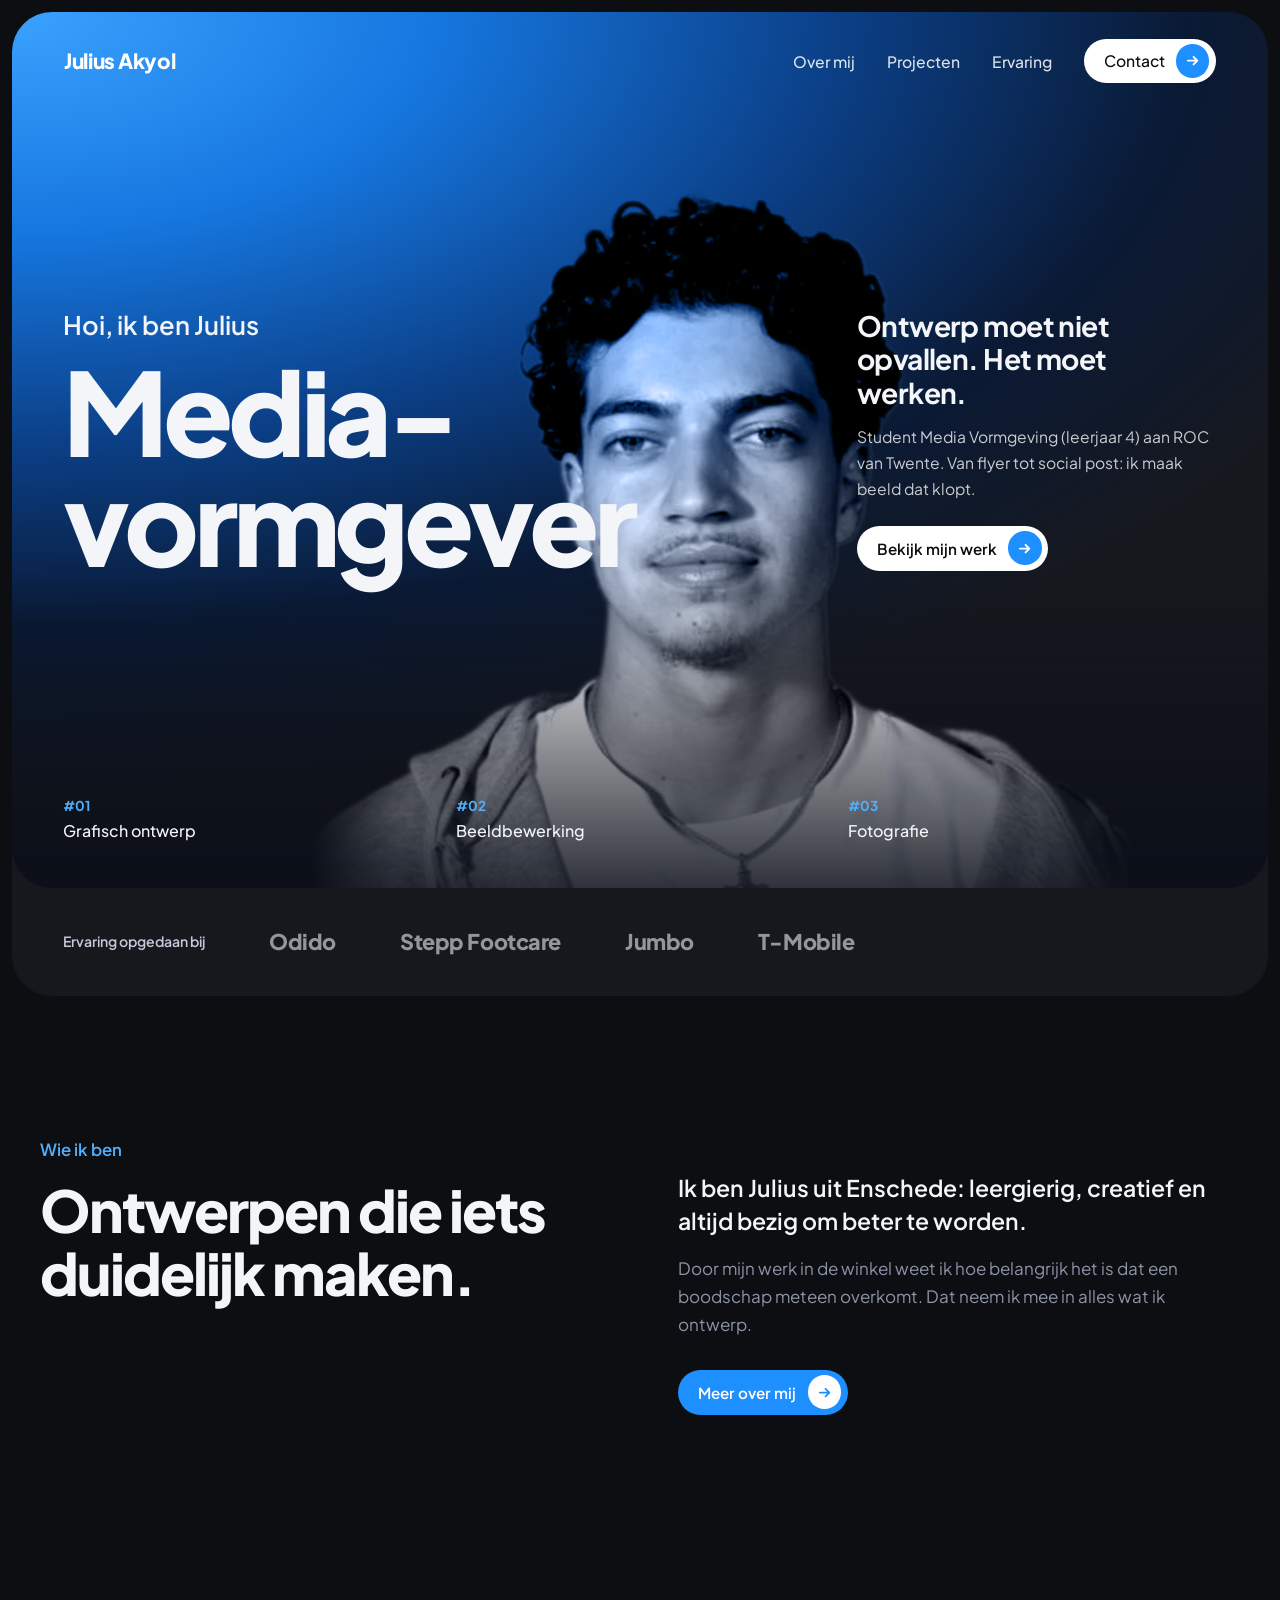
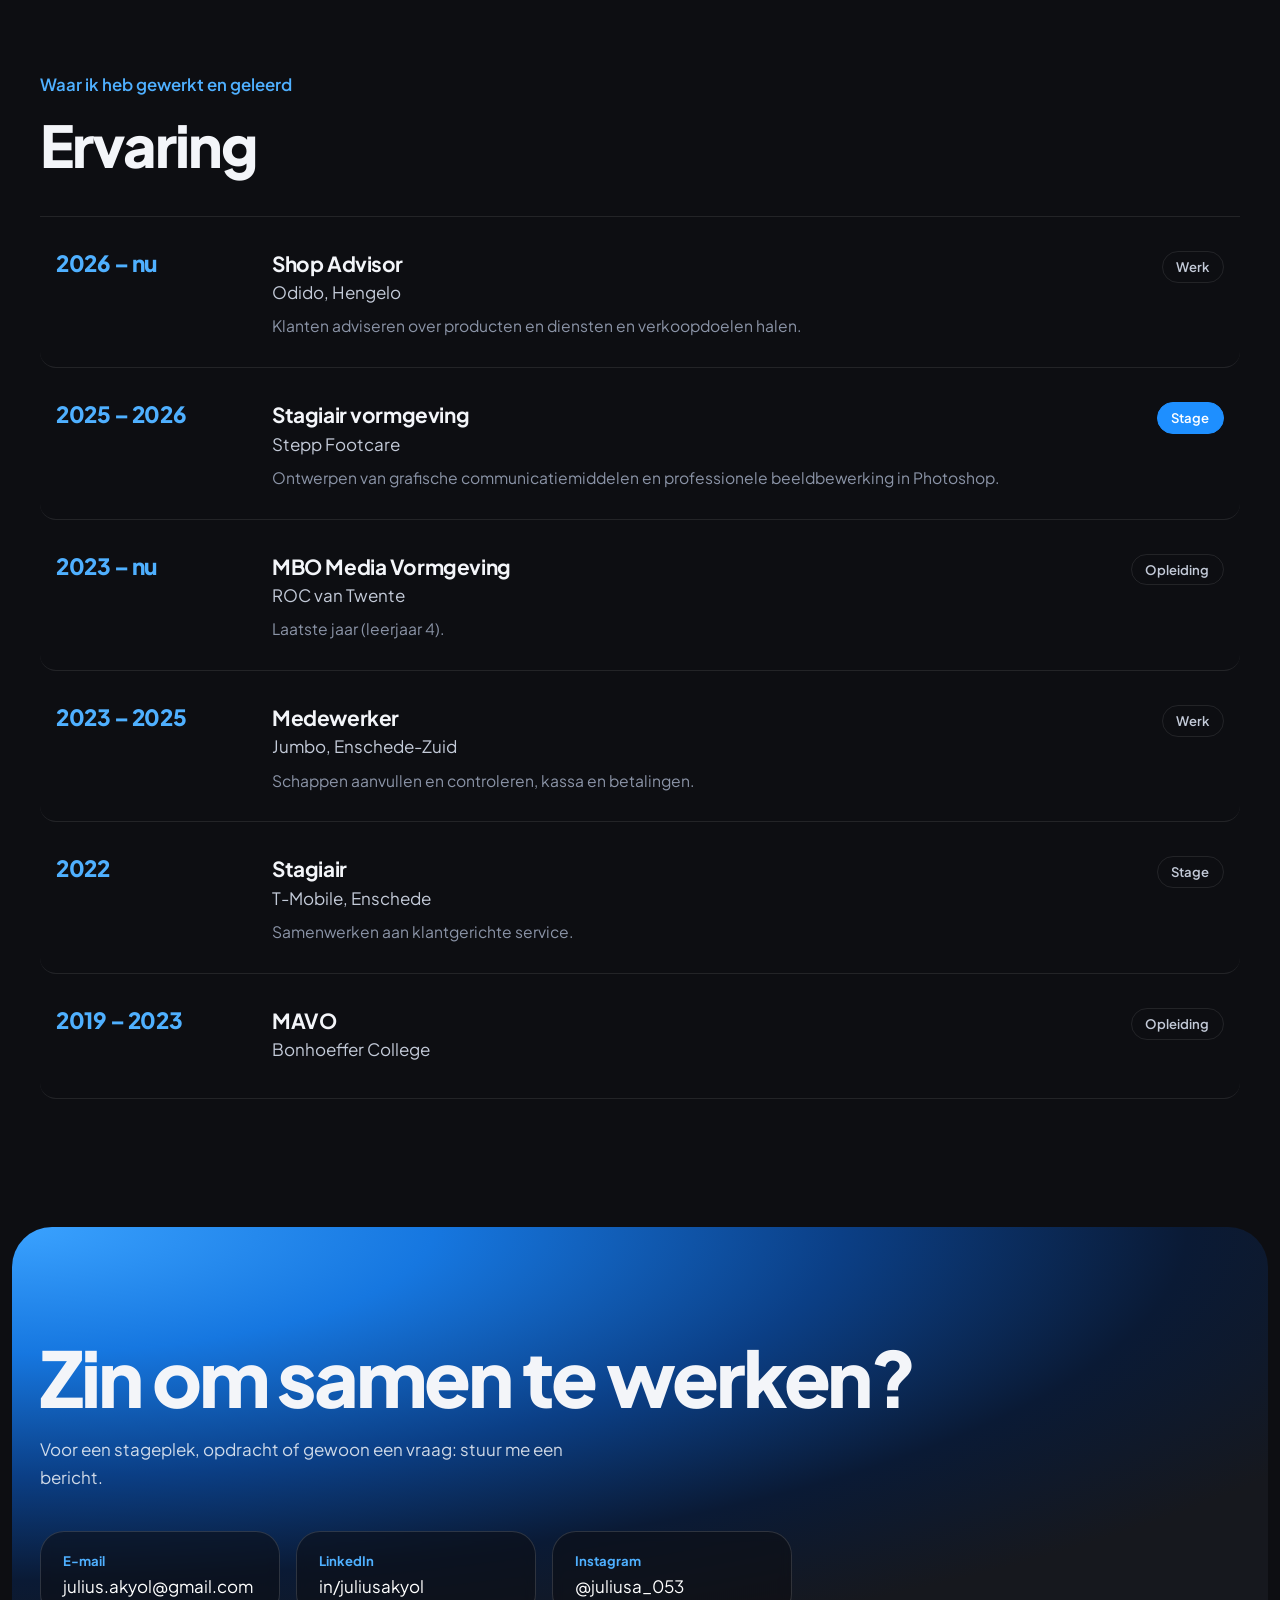
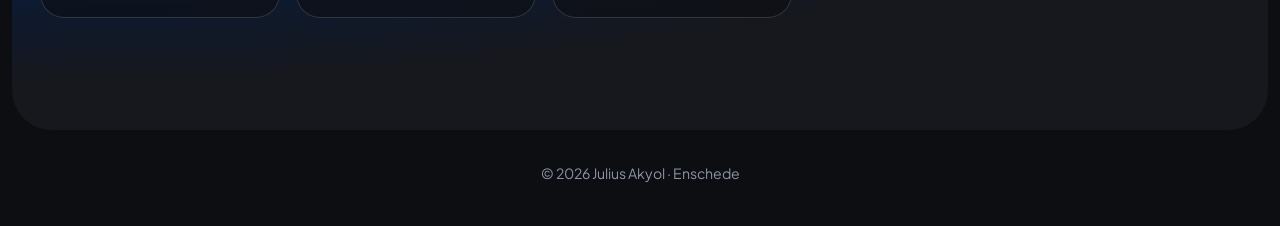
==== index.html @ 146bc9e8 "Nieuwe donkere vibe: grote header met foto, animaties en meekrimpend menu Co-Authored-By: Claude Opu" ====
<!DOCTYPE html>
<html lang="nl">
<head>
  <meta charset="utf-8">
  <meta name="viewport" content="width=device-width, initial-scale=1">
  <title>Julius Akyol – Mediavormgever</title>
  <meta name="description" content="Portfolio van Julius Akyol, mediavormgever uit Enschede. Grafisch ontwerp, beeldbewerking en fotografie.">
  <meta property="og:title" content="Julius Akyol – Mediavormgever">
  <meta property="og:description" content="Portfolio van Julius Akyol, mediavormgever uit Enschede.">
  <meta property="og:image" content="img/julius.jpg">
  <link rel="icon" href="img/favicon.svg" type="image/svg+xml">
  <link rel="preconnect" href="https://fonts.googleapis.com">
  <link rel="preconnect" href="https://fonts.gstatic.com" crossorigin>
  <link href="https://fonts.googleapis.com/css2?family=Plus+Jakarta+Sans:wght@400;500;600;700;800&display=swap" rel="stylesheet">
  <link rel="stylesheet" href="style.css">
  <script>document.documentElement.classList.add('js');</script>
</head>
<body>

  <!-- ============ NAVIGATIE (zelfde op elke pagina) ============ -->
  <header class="nav" id="nav">
    <a class="nav__logo" href="index.html">Julius Akyol</a>
    <nav aria-label="Hoofdmenu">
      <ul class="nav__links">
        <li><a href="over-mij.html">Over mij</a></li>
        <li><a href="projecten.html">Projecten</a></li>
        <li class="hide-mobile"><a href="index.html#ervaring">Ervaring</a></li>
        <li><a class="btn btn--light" href="index.html#contact" aria-label="Contact"><span class="btn__label">Contact</span> <span class="btn__icon" aria-hidden="true"><svg viewBox="0 0 16 16" fill="none" stroke="currentColor" stroke-width="2" stroke-linecap="round" stroke-linejoin="round"><path d="M3 8h10M9 4l4 4-4 4"/></svg></span></a></li>
      </ul>
    </nav>
  </header>

  <main id="top">

    <!-- ============ GROTE HEADER ============ -->
    <div class="top">
      <section class="hero">
        <img class="hero__photo anim-photo" data-parallax src="img/julius-cut.webp" alt="" width="904" height="904">

        <div class="hero__main">
          <div>
            <p class="hero__hello anim-up" style="--d:100">Hoi, ik ben Julius</p>
            <h1 class="hero__title">
              <span class="line anim-up" style="--d:200">Media-</span>
              <span class="line anim-up" style="--d:320">vormgever</span>
            </h1>
          </div>

          <div class="hero__side anim-up" style="--d:550">
            <h2>Ontwerp moet niet opvallen. Het moet werken.</h2>
            <p>Student Media Vormgeving (leerjaar 4) aan ROC van Twente. Van flyer tot social post: ik maak beeld dat klopt.</p>
            <a class="btn btn--light" href="projecten.html">Bekijk mijn werk <span class="btn__icon" aria-hidden="true"><svg viewBox="0 0 16 16" fill="none" stroke="currentColor" stroke-width="2" stroke-linecap="round" stroke-linejoin="round"><path d="M3 8h10M9 4l4 4-4 4"/></svg></span></a>
          </div>
        </div>

        <ul class="hero__services">
          <li class="anim-up" style="--d:700"><span>#01</span>Grafisch ontwerp</li>
          <li class="anim-up" style="--d:780"><span>#02</span>Beeldbewerking</li>
          <li class="anim-up" style="--d:860"><span>#03</span>Fotografie</li>
        </ul>
      </section>

      <!-- Strook: waar ik ervaring heb opgedaan -->
      <div class="brands">
        <p class="brands__label">Ervaring opgedaan bij</p>
        <ul>
          <li>Odido</li>
          <li>Stepp Footcare</li>
          <li>Jumbo</li>
          <li>T-Mobile</li>
        </ul>
      </div>
    </div>

    <!-- ============ WIE IK BEN ============ -->
    <section class="section">
      <div class="wrap intro">
        <div data-reveal>
          <p class="eyebrow">Wie ik ben</p>
          <h2 class="section__title">Ontwerpen die iets duidelijk maken.</h2>
        </div>
        <div data-reveal style="--d:150">
          <p class="intro__lead">Ik ben Julius uit Enschede: leergierig, creatief en altijd bezig om beter te worden.</p>
          <p class="intro__text">Door mijn werk in de winkel weet ik hoe belangrijk het is dat een boodschap meteen overkomt. Dat neem ik mee in alles wat ik ontwerp.</p>
          <a class="btn btn--blue" href="over-mij.html">Meer over mij <span class="btn__icon" aria-hidden="true"><svg viewBox="0 0 16 16" fill="none" stroke="currentColor" stroke-width="2" stroke-linecap="round" stroke-linejoin="round"><path d="M3 8h10M9 4l4 4-4 4"/></svg></span></a>
        </div>
      </div>
    </section>

    <!-- ============ ERVARING ============ -->
    <section class="section" id="ervaring">
      <div class="wrap">
        <div class="xp-head" data-reveal>
          <p class="eyebrow">Waar ik heb gewerkt en geleerd</p>
          <h2 class="section__title">Ervaring</h2>
        </div>

        <ul class="xp">
          <li class="xp__item" data-reveal style="--d:0">
            <p class="xp__years">2026 – nu</p>
            <div class="xp__body">
              <h3>Shop Advisor</h3>
              <p class="xp__place">Odido, Hengelo</p>
              <p>Klanten adviseren over producten en diensten en verkoopdoelen halen.</p>
            </div>
            <span class="xp__type">Werk</span>
          </li>
          <li class="xp__item" data-reveal style="--d:70">
            <p class="xp__years">2025 – 2026</p>
            <div class="xp__body">
              <h3>Stagiair vormgeving</h3>
              <p class="xp__place">Stepp Footcare</p>
              <p>Ontwerpen van grafische communicatiemiddelen en professionele beeldbewerking in Photoshop.</p>
            </div>
            <span class="xp__type xp__type--hl">Stage</span>
          </li>
          <li class="xp__item" data-reveal style="--d:140">
            <p class="xp__years">2023 – nu</p>
            <div class="xp__body">
              <h3>MBO Media Vormgeving</h3>
              <p class="xp__place">ROC van Twente</p>
              <p>Laatste jaar (leerjaar 4).</p>
            </div>
            <span class="xp__type">Opleiding</span>
          </li>
          <li class="xp__item" data-reveal style="--d:210">
            <p class="xp__years">2023 – 2025</p>
            <div class="xp__body">
              <h3>Medewerker</h3>
              <p class="xp__place">Jumbo, Enschede-Zuid</p>
              <p>Schappen aanvullen en controleren, kassa en betalingen.</p>
            </div>
            <span class="xp__type">Werk</span>
          </li>
          <li class="xp__item" data-reveal style="--d:280">
            <p class="xp__years">2022</p>
            <div class="xp__body">
              <h3>Stagiair</h3>
              <p class="xp__place">T-Mobile, Enschede</p>
              <p>Samenwerken aan klantgerichte service.</p>
            </div>
            <span class="xp__type">Stage</span>
          </li>
          <li class="xp__item" data-reveal style="--d:350">
            <p class="xp__years">2019 – 2023</p>
            <div class="xp__body">
              <h3>MAVO</h3>
              <p class="xp__place">Bonhoeffer College</p>
            </div>
            <span class="xp__type">Opleiding</span>
          </li>
        </ul>
      </div>
    </section>

    <!-- ============ CONTACT ============ -->
    <section class="contact" id="contact">
      <div class="wrap">
        <h2 class="contact__title" data-reveal>Zin om samen te werken?</h2>
        <p class="contact__text" data-reveal style="--d:100">Voor een stageplek, opdracht of gewoon een vraag: stuur me een bericht.</p>
        <ul class="contact__list">
          <li data-reveal style="--d:150"><a href="mailto:julius.akyol@gmail.com"><span>E-mail</span>julius.akyol@gmail.com</a></li>
          <li data-reveal style="--d:230"><a href="https://www.linkedin.com/in/juliusakyol/" target="_blank" rel="noopener"><span>LinkedIn</span>in/juliusakyol</a></li>
          <li data-reveal style="--d:310"><a href="https://www.instagram.com/juliusa_053/" target="_blank" rel="noopener"><span>Instagram</span>@juliusa_053</a></li>
        </ul>
      </div>
    </section>
  </main>

  <footer class="footer">
    <p>© <span id="year">2026</span> Julius Akyol · Enschede</p>
  </footer>

  <script src="main.js"></script>
</body>
</html>
---- style.css ----
/* =========================================================
   Portfolio Julius Akyol
   Donker, grote afgeronde headers, vette letters.
   Accentkleur: het elektrisch blauw uit zijn CV.
   ========================================================= */

:root {
  --bg: #0d0e12;
  --surface: #16181e;
  --surface-2: #1d2028;
  --line: rgba(255, 255, 255, 0.09);
  --text: #f3f5f9;
  --soft: #c3cad8;
  --muted: #8b94a7;

  --blue: #1e8fff;
  --blue-bright: #4fb0ff;
  --blue-deep: #0a3a73;
  --navy: #0b1426;

  /* verloop van de grote headers: licht blauw linksboven → bijna zwart rechtsonder */
  --hero-grad:
    radial-gradient(120% 90% at 0% 0%, #3aa2ff 0%, #1677e0 28%, #0b3f86 55%, #0a1a35 78%, #16181e 100%);

  --radius-xl: 40px;
  --radius-l: 24px;
  --wrap: 1200px;
  --font: "Plus Jakarta Sans", system-ui, -apple-system, "Segoe UI", sans-serif;
  --ease: cubic-bezier(0.22, 1, 0.36, 1);
}

*,
*::before,
*::after { box-sizing: border-box; }

html { scroll-behavior: smooth; scroll-padding-top: 90px; }

body {
  margin: 0;
  font-family: var(--font);
  font-size: 1.0625rem;
  line-height: 1.65;
  color: var(--text);
  background: var(--bg);
  -webkit-font-smoothing: antialiased;
}

img { max-width: 100%; display: block; }

a { color: var(--blue-bright); }

a:focus-visible,
button:focus-visible {
  outline: 3px solid var(--blue-bright);
  outline-offset: 3px;
  border-radius: 6px;
}

h1, h2, h3 { margin: 0; line-height: 1.1; letter-spacing: -0.02em; }

.wrap {
  width: min(var(--wrap), 100% - 3rem);
  margin-inline: auto;
}

/* Kleine kop boven een titel ("Wie ik ben") */
.eyebrow {
  margin: 0 0 0.9rem;
  font-weight: 600;
  font-size: 1.05rem;
  color: var(--blue-bright);
  letter-spacing: 0;
}

/* =========================================================
   NAVIGATIE
   Groot boven in de header; bij scrollen een kleinere
   zwevende balk die meekomt.
   ========================================================= */
.nav {
  position: fixed;
  z-index: 50;
  top: 12px;
  left: 50%;
  transform: translateX(-50%);
  width: calc(100% - 24px);
  max-width: 1600px;
  display: flex;
  align-items: center;
  justify-content: space-between;
  gap: 1rem;
  padding: 1.6rem clamp(1.25rem, 4vw, 3.5rem);
  border-radius: var(--radius-xl);
  background: transparent;
  border: 1px solid transparent;
  transition:
    width 0.5s var(--ease), max-width 0.5s var(--ease), padding 0.5s var(--ease),
    background-color 0.4s, border-color 0.4s, top 0.5s var(--ease);
}

.nav--small {
  top: 14px;
  max-width: 880px;
  padding: 0.55rem 0.6rem 0.55rem 1.4rem;
  background: rgba(22, 24, 30, 0.82);
  border-color: var(--line);
  backdrop-filter: blur(14px);
  -webkit-backdrop-filter: blur(14px);
}

.nav__logo {
  white-space: nowrap;
  color: #fff;
  font-weight: 800;
  font-size: 1.3rem;
  text-decoration: none;
  letter-spacing: -0.02em;
  transition: font-size 0.5s var(--ease);
}

.nav--small .nav__logo { font-size: 1.05rem; }

.nav__links {
  display: flex;
  align-items: center;
  gap: 2rem;
  margin: 0;
  padding: 0;
  list-style: none;
}

.nav__links a {
  color: rgba(255, 255, 255, 0.85);
  text-decoration: none;
  font-weight: 500;
  font-size: 0.98rem;
}

.nav__links a:hover { color: #fff; }

.nav__links a[aria-current="page"] {
  color: #fff;
  box-shadow: inset 0 -2px 0 var(--blue-bright);
}

.nav--small .nav__links { gap: 1.5rem; }
.nav--small .nav__links a { font-size: 0.92rem; }

/* =========================================================
   KNOPPEN (pil met rond pijltje)
   ========================================================= */
.btn {
  display: inline-flex;
  align-items: center;
  gap: 0.7rem;
  padding: 0.35rem 0.4rem 0.35rem 1.25rem;
  font-weight: 600;
  font-size: 0.95rem;
  text-decoration: none;
  border-radius: 999px;
  white-space: nowrap;
  transition: background-color 0.25s, color 0.25s;
}

.btn__icon {
  display: grid;
  place-items: center;
  width: 2.1rem;
  height: 2.1rem;
  border-radius: 50%;
  transition: transform 0.35s var(--ease);
}

.btn__icon svg { width: 0.95rem; height: 0.95rem; }
.btn:hover .btn__icon { transform: rotate(-45deg); }

.btn--light { background: #fff; color: #0d0e12; }
.btn--light .btn__icon { background: var(--blue); color: #fff; }

.btn--blue { background: var(--blue); color: #fff; }
.btn--blue .btn__icon { background: #fff; color: var(--blue); }
.btn--blue:hover { background: var(--blue-bright); }

.btn--ghost {
  color: #fff;
  padding: 0.75rem 1.25rem;
  border: 1.5px solid rgba(255, 255, 255, 0.45);
}

.btn--ghost:hover { background: rgba(255, 255, 255, 0.1); border-color: #fff; }

.nav--small .btn { font-size: 0.88rem; }
.nav--small .btn__icon { width: 1.9rem; height: 1.9rem; }

/* =========================================================
   GROTE HEADER (homepage)
   ========================================================= */
.top {
  margin: 12px;
  background: var(--surface);
  border-radius: var(--radius-xl);
}

.hero {
  position: relative;
  overflow: hidden;
  min-height: min(100svh - 24px, 940px);
  border-radius: var(--radius-xl);
  background: var(--hero-grad);
  isolation: isolate;
  display: grid;
  grid-template-rows: 1fr auto;
  padding: clamp(7rem, 14vh, 9rem) clamp(1.25rem, 4vw, 3.5rem) clamp(1.75rem, 4vw, 2.75rem);
}

/* Foto: zwart-wit uitsnede die de blauwe kleur van de header overneemt */
.hero__photo {
  position: absolute;
  z-index: -1;
  bottom: calc(var(--py, 0px) * -1);
  left: 50%;
  transform: translateX(-40%);
  height: 94%;
  width: auto;
  max-width: none;
  mix-blend-mode: luminosity;
  -webkit-mask-image: linear-gradient(90deg, transparent 0%, #000 12%, #000 88%, transparent 100%);
  mask-image: linear-gradient(90deg, transparent 0%, #000 12%, #000 88%, transparent 100%);
}

/* donkere rand onderaan zodat de tekst daar leesbaar blijft */
.hero::after {
  content: "";
  position: absolute;
  inset: auto 0 0 0;
  height: 35%;
  z-index: -1;
  background: linear-gradient(to top, rgba(10, 14, 24, 0.85), transparent);
  pointer-events: none;
}

.hero__main {
  display: grid;
  grid-template-columns: 1fr minmax(260px, 360px);
  align-items: center;
  gap: 2rem;
}

.hero__hello {
  margin: 0 0 0.6rem;
  font-weight: 600;
  font-size: clamp(1.15rem, 2vw, 1.6rem);
}

.hero__title {
  font-weight: 800;
  font-size: clamp(3.2rem, 9vw, 8.5rem);
  line-height: 0.95;
  letter-spacing: -0.045em;
}

.hero__title .line { display: block; }

.hero__side h2 {
  font-weight: 700;
  font-size: clamp(1.35rem, 2.2vw, 1.85rem);
  line-height: 1.2;
  margin-bottom: 0.9rem;
}

.hero__side p {
  margin: 0 0 1.5rem;
  font-size: 0.98rem;
  color: rgba(255, 255, 255, 0.78);
}

.hero__services {
  list-style: none;
  margin: clamp(2.5rem, 6vh, 4rem) 0 0;
  padding: 0;
  display: grid;
  grid-template-columns: repeat(3, 1fr);
  gap: 1.5rem;
}

.hero__services li { font-weight: 500; font-size: 1rem; }

.hero__services span {
  display: block;
  font-size: 0.85rem;
  font-weight: 700;
  color: var(--blue-bright);
}

/* Strook onder de header */
.brands {
  display: flex;
  flex-wrap: wrap;
  align-items: center;
  gap: 1.25rem clamp(2rem, 5vw, 4.5rem);
  padding: 2.25rem clamp(1.25rem, 4vw, 3.5rem);
}

.brands__label {
  margin: 0;
  max-width: 11rem;
  font-size: 0.88rem;
  font-weight: 600;
  line-height: 1.35;
  color: var(--soft);
}

.brands ul {
  list-style: none;
  margin: 0;
  padding: 0;
  display: flex;
  flex-wrap: wrap;
  gap: 1rem clamp(2rem, 5vw, 4.5rem);
}

.brands li {
  font-weight: 800;
  font-size: 1.35rem;
  letter-spacing: -0.02em;
  color: rgba(255, 255, 255, 0.55);
  transition: color 0.3s;
}

.brands li:hover { color: #fff; }

/* =========================================================
   SECTIES
   ========================================================= */
.section { padding: clamp(5rem, 10vw, 8rem) 0; }

.section__title {
  font-weight: 800;
  font-size: clamp(2.2rem, 4.6vw, 3.6rem);
  letter-spacing: -0.035em;
}

/* Wie ik ben (homepage) */
.intro {
  display: grid;
  grid-template-columns: 1fr 1fr;
  gap: clamp(2rem, 6vw, 6rem);
  align-items: start;
}

.intro__lead {
  margin: 2.2rem 0 1rem;
  font-weight: 600;
  font-size: clamp(1.2rem, 1.8vw, 1.45rem);
  line-height: 1.45;
}

.intro__text { color: var(--muted); margin: 0 0 2rem; max-width: 52ch; }

/* =========================================================
   ERVARING
   ========================================================= */
.xp-head { margin-bottom: 2.5rem; }

.xp {
  list-style: none;
  margin: 0;
  padding: 0;
  border-top: 1px solid var(--line);
}

.xp__item {
  display: grid;
  grid-template-columns: 12rem 1fr auto;
  gap: 1.5rem;
  align-items: baseline;
  padding: 1.75rem 1rem;
  border-bottom: 1px solid var(--line);
  border-radius: 16px;
  transition: background-color 0.3s;
}

.xp__item:hover { background: var(--surface); }

.xp__years {
  margin: 0;
  font-weight: 800;
  font-size: 1.4rem;
  letter-spacing: -0.02em;
  color: var(--blue-bright);
  white-space: nowrap;
}

.xp__body h3 { font-size: 1.3rem; font-weight: 700; }
.xp__place { margin: 0.15rem 0 0.45rem; color: var(--soft); }
.xp__body p:not(.xp__place) { margin: 0; font-size: 0.98rem; color: var(--muted); }

.xp__type {
  font-size: 0.82rem;
  font-weight: 600;
  color: var(--soft);
  border: 1px solid var(--line);
  border-radius: 999px;
  padding: 0.25rem 0.85rem;
}

.xp__type--hl { background: var(--blue); border-color: var(--blue); color: #fff; }

/* =========================================================
   CONTACT
   ========================================================= */
.contact {
  position: relative;
  overflow: hidden;
  margin: 0 12px;
  border-radius: var(--radius-xl);
  background: var(--hero-grad);
  padding: clamp(4.5rem, 9vw, 7rem) 0;
}

.contact__title {
  font-weight: 800;
  font-size: clamp(2.6rem, 6vw, 5rem);
  letter-spacing: -0.04em;
  line-height: 1;
}

.contact__text { max-width: 46ch; color: rgba(255, 255, 255, 0.8); margin: 1.2rem 0 2.5rem; }

.contact__list {
  list-style: none;
  margin: 0;
  padding: 0;
  display: flex;
  flex-wrap: wrap;
  gap: 1rem;
}

.contact__list a {
  display: block;
  min-width: 240px;
  padding: 1.1rem 1.4rem;
  color: #fff;
  text-decoration: none;
  background: rgba(13, 14, 18, 0.55);
  border: 1px solid rgba(255, 255, 255, 0.14);
  border-radius: var(--radius-l);
  backdrop-filter: blur(6px);
  transition: border-color 0.25s, transform 0.35s var(--ease), background-color 0.25s;
}

.contact__list a:hover {
  border-color: var(--blue-bright);
  background: rgba(13, 14, 18, 0.8);
  transform: translateY(-3px);
}

.contact__list span {
  display: block;
  font-size: 0.82rem;
  color: var(--blue-bright);
  font-weight: 700;
}

/* =========================================================
   FOOTER
   ========================================================= */
.footer {
  color: var(--muted);
  text-align: center;
  font-size: 0.88rem;
  padding: 2rem 1.5rem 2.5rem;
}

.footer p { margin: 0; }

/* =========================================================
   SUBPAGINA'S (Over mij / Projecten)
   ========================================================= */
.page-head {
  position: relative;
  overflow: hidden;
  isolation: isolate;
  margin: 12px;
  min-height: min(68svh, 620px);
  display: flex;
  align-items: flex-end;
  border-radius: var(--radius-xl);
  background: var(--hero-grad);
  padding: 9rem clamp(1.25rem, 4vw, 3.5rem) clamp(2.5rem, 5vw, 3.5rem);
}

.page-head__inner { max-width: 640px; }

.page-head h1 {
  font-weight: 800;
  font-size: clamp(3.2rem, 9vw, 7.5rem);
  line-height: 0.95;
  letter-spacing: -0.045em;
}

.page-head p {
  margin: 1.2rem 0 0;
  font-size: clamp(1.1rem, 1.6vw, 1.3rem);
  color: rgba(255, 255, 255, 0.82);
}

.page-head__photo {
  position: absolute;
  z-index: -1;
  right: 4%;
  bottom: 0;
  height: 92%;
  width: auto;
  max-width: none;
  mix-blend-mode: luminosity;
  -webkit-mask-image: linear-gradient(90deg, transparent 0%, #000 14%, #000 86%, transparent 100%);
  mask-image: linear-gradient(90deg, transparent 0%, #000 14%, #000 86%, transparent 100%);
}

/* Over mij */
.about {
  display: grid;
  grid-template-columns: 1.6fr 1fr;
  gap: clamp(2rem, 6vw, 5rem);
  align-items: start;
}

.about__main { max-width: 64ch; }
.about__main p { color: var(--soft); }

.lead {
  margin-top: 0;
  font-size: clamp(1.3rem, 2vw, 1.6rem);
  font-weight: 600;
  line-height: 1.4;
  color: var(--text) !important;
}

.about__main .btn { margin-top: 1rem; }

.about__side {
  background: var(--surface);
  border: 1px solid var(--line);
  border-radius: var(--radius-l);
  padding: 2rem;
  display: grid;
  gap: 1.75rem;
}

.fact h2 {
  font-size: 1.05rem;
  font-weight: 700;
  color: var(--blue-bright);
  margin-bottom: 0.6rem;
}

.fact ul { margin: 0; padding: 0; list-style: none; }

.fact li {
  font-size: 0.98rem;
  color: var(--soft);
  padding: 0.45rem 0;
  border-bottom: 1px solid var(--line);
}

.fact li:last-child { border-bottom: 0; }

/* Projecten */
.projects {
  display: grid;
  grid-template-columns: repeat(auto-fill, minmax(320px, 1fr));
  gap: 1.25rem;
}

.projects__empty {
  grid-column: 1 / -1;
  max-width: 640px;
  padding: clamp(2rem, 4vw, 3rem);
  background: var(--surface);
  border: 1px solid var(--line);
  border-radius: var(--radius-l);
}

.projects__empty h2 { font-size: 1.7rem; font-weight: 700; margin-bottom: 0.75rem; }
.projects__empty p { color: var(--muted); margin: 0 0 1.75rem; }

.project {
  background: var(--surface);
  border-radius: var(--radius-l);
  overflow: hidden;
}

.project__img {
  width: 100%;
  aspect-ratio: 4 / 5;
  object-fit: cover;
  border-radius: var(--radius-l);
  transition: transform 0.6s var(--ease);
}

.project:hover .project__img { transform: scale(1.03); }
.project__body { padding: 1.3rem 1.4rem 1.6rem; }
.project__body h2 { font-size: 1.25rem; font-weight: 700; }
.project__meta { margin: 0.25rem 0 0.75rem; font-size: 0.92rem; color: var(--blue-bright); }
.project__body p:last-child { margin-bottom: 0; color: var(--muted); font-size: 0.98rem; }

/* =========================================================
   ANIMATIES
   Alleen actief als JavaScript draait (html.js) en de
   bezoeker geen "minder beweging" heeft ingesteld.
   ========================================================= */
@media (prefers-reduced-motion: no-preference) {
  /* Openingsanimatie van de grote header */
  .js .anim-up {
    opacity: 0;
    transform: translateY(40px);
    animation: up 1s var(--ease) forwards;
    animation-delay: calc(var(--d, 0) * 1ms);
  }

  .js .anim-photo {
    opacity: 0;
    animation: photo 1.4s var(--ease) 0.15s forwards;
  }

  /* Elementen die verschijnen tijdens het scrollen */
  .js [data-reveal] {
    opacity: 0;
    transform: translateY(32px);
    transition: opacity 0.9s var(--ease), transform 0.9s var(--ease);
    transition-delay: calc(var(--d, 0) * 1ms);
  }

  .js [data-reveal].is-visible { opacity: 1; transform: none; }
}

@keyframes up {
  to { opacity: 1; transform: none; }
}

@keyframes photo {
  from { opacity: 0; translate: 0 60px; scale: 1.04; }
  to   { opacity: 1; translate: 0 0; scale: 1; }
}

@media (prefers-reduced-motion: reduce) {
  html { scroll-behavior: auto; }
  *, *::before, *::after { transition: none !important; animation: none !important; }
}

/* =========================================================
   RESPONSIVE
   ========================================================= */
@media (max-width: 960px) {
  .hero__main { grid-template-columns: 1fr; align-items: end; }
  .hero__photo { left: auto; right: -12%; transform: none; height: 72%; opacity: 0.75; }
  .hero__side { max-width: 420px; }
  .intro,
  .about { grid-template-columns: 1fr; }
  .page-head__photo { right: -10%; height: 70%; opacity: 0.6; }
}

@media (max-width: 720px) {
  .nav { padding: 1.1rem 1.25rem; }
  .nav__links { gap: 1rem; }
  .nav__links li.hide-mobile { display: none; }
  .nav__links a { font-size: 0.9rem; }
  .nav--small { padding: 0.45rem 0.45rem 0.45rem 1.1rem; }
  .nav .btn { padding-left: 0.4rem; gap: 0; }
  .nav .btn__label { position: absolute; width: 1px; height: 1px; overflow: hidden; clip: rect(0 0 0 0); }

  .hero { padding-top: 6.5rem; min-height: 100svh; }
  .hero__photo { height: 56%; right: -24%; opacity: 0.5; }
  .hero::after { height: 65%; background: linear-gradient(to top, rgba(10, 14, 24, 0.92) 30%, transparent); }
  .hero__services { grid-template-columns: 1fr; gap: 0.6rem; }
  .hero__services li { display: flex; gap: 0.75rem; align-items: baseline; }

  .xp__item { grid-template-columns: 1fr auto; gap: 0.3rem 1rem; padding-inline: 0.25rem; }
  .xp__years { font-size: 1.1rem; }
  .xp__body { grid-column: 1 / -1; grid-row: 2; }

  .contact__list li { flex: 1 1 100%; }
  .contact__list a { min-width: 0; }
}

@media (max-width: 420px) {
  .nav__logo { font-size: 1.05rem; }
  .nav__links { gap: 0.8rem; }
}

/* knop in het menu houdt zijn eigen kleur */
.nav__links a.btn { color: #0d0e12; box-shadow: none; }
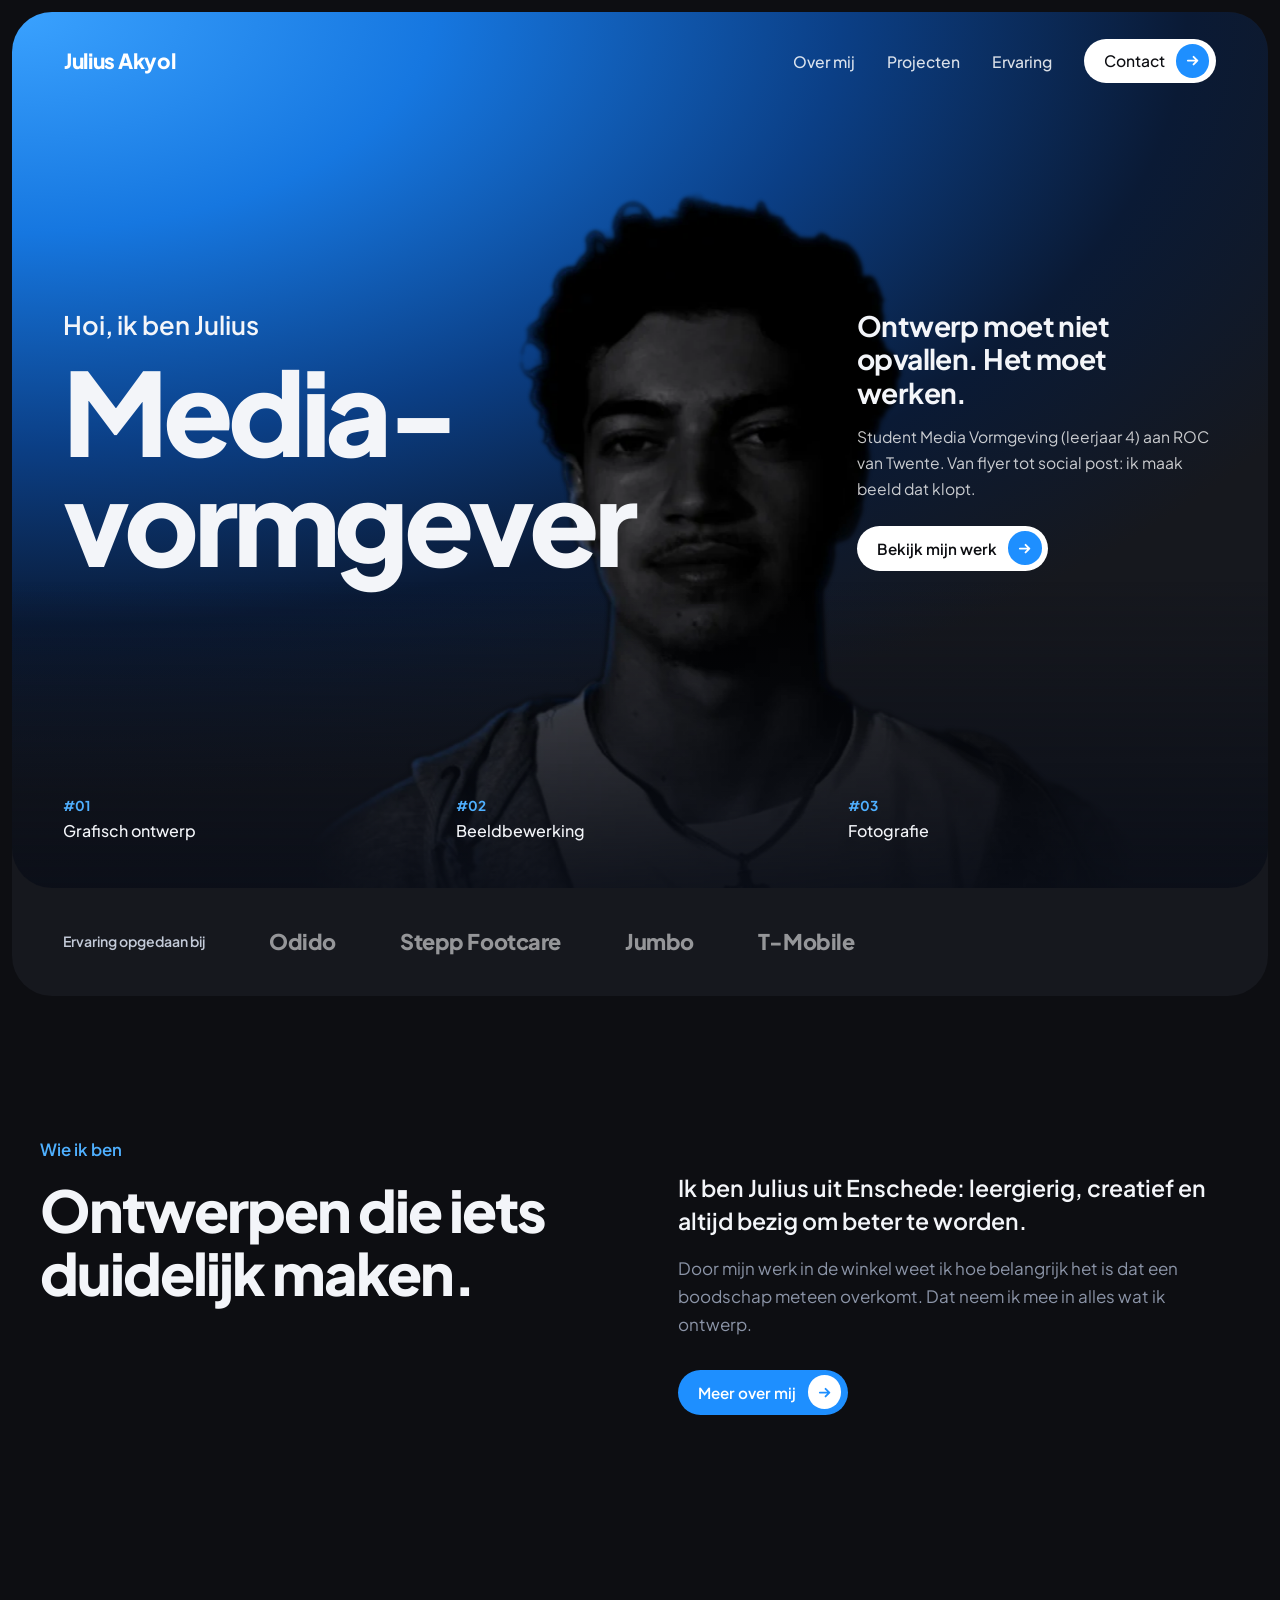
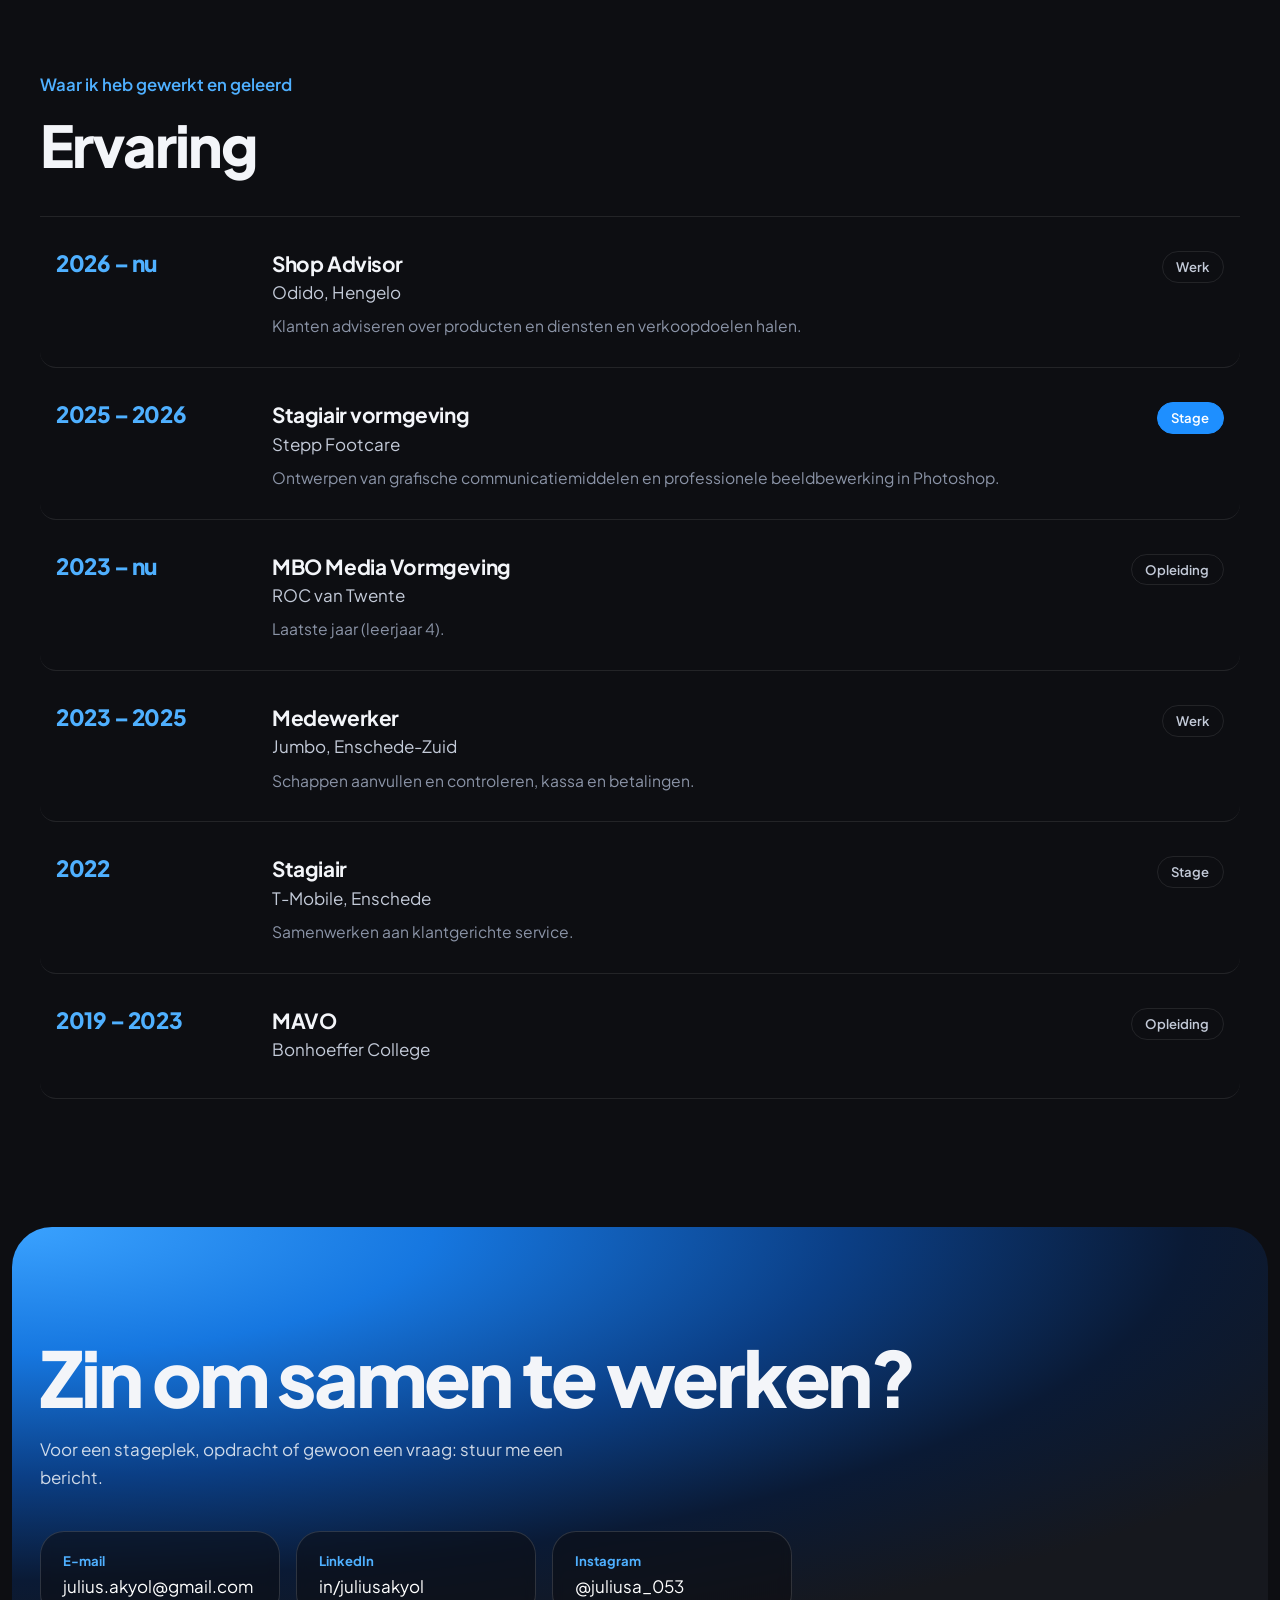
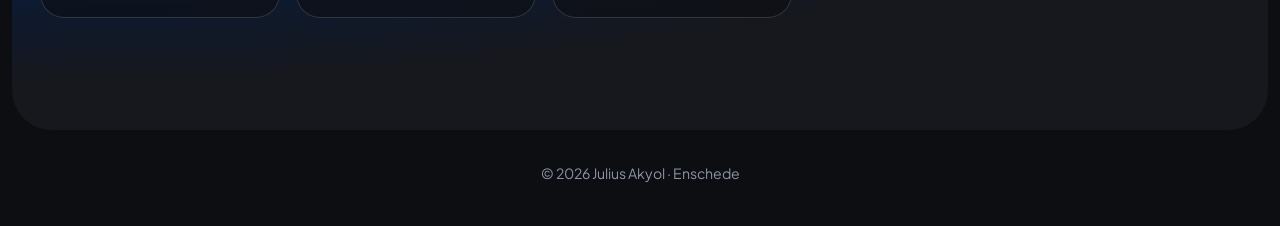
==== commit a0175cae: "Headerfoto als donker silhouet met blauw randlicht in plaats van blauw gezicht Co-Authored-By: Claud" ====
--- a/index.html
+++ b/index.html
@@ -35,7 +35,7 @@
     <!-- ============ GROTE HEADER ============ -->
     <div class="top">
       <section class="hero">
-        <img class="hero__photo anim-photo" data-parallax src="img/julius-cut.webp" alt="" width="904" height="904">
+        <img class="hero__photo anim-photo" data-parallax src="img/julius-shadow.webp" alt="" width="904" height="904">
 
         <div class="hero__main">
           <div>
--- a/style.css
+++ b/style.css
@@ -134,14 +134,12 @@
   text-decoration: none;
   font-weight: 500;
   font-size: 0.98rem;
-}
-
-.nav__links a:hover { color: #fff; }
-
-.nav__links a[aria-current="page"] {
-  color: #fff;
-  box-shadow: inset 0 -2px 0 var(--blue-bright);
-}
+  transition: color 0.25s;
+}
+
+/* Alle menu-items dezelfde stijl; bij hover kleuren ze blauw */
+.nav__links a:hover,
+.nav__links a:focus-visible { color: var(--blue-bright); }
 
 .nav--small .nav__links { gap: 1.5rem; }
 .nav--small .nav__links a { font-size: 0.92rem; }
@@ -175,7 +173,9 @@
 .btn:hover .btn__icon { transform: rotate(-45deg); }
 
 .btn--light { background: #fff; color: #0d0e12; }
-.btn--light .btn__icon { background: var(--blue); color: #fff; }
+.btn--light .btn__icon { background: var(--blue); color: #fff; transition: transform 0.35s var(--ease), background-color 0.25s, color 0.25s; }
+.btn--light:hover { background: var(--blue); color: #fff; }
+.btn--light:hover .btn__icon { background: #fff; color: var(--blue); }
 
 .btn--blue { background: var(--blue); color: #fff; }
 .btn--blue .btn__icon { background: #fff; color: var(--blue); }
@@ -213,7 +213,7 @@
   padding: clamp(7rem, 14vh, 9rem) clamp(1.25rem, 4vw, 3.5rem) clamp(1.75rem, 4vw, 2.75rem);
 }
 
-/* Foto: zwart-wit uitsnede die de blauwe kleur van de header overneemt */
+/* Foto: donker silhouet met blauw randlicht (zoals de schaduw in het voorbeeld) */
 .hero__photo {
   position: absolute;
   z-index: -1;
@@ -223,7 +223,6 @@
   height: 94%;
   width: auto;
   max-width: none;
-  mix-blend-mode: luminosity;
   -webkit-mask-image: linear-gradient(90deg, transparent 0%, #000 12%, #000 88%, transparent 100%);
   mask-image: linear-gradient(90deg, transparent 0%, #000 12%, #000 88%, transparent 100%);
 }
@@ -513,7 +512,6 @@
   height: 92%;
   width: auto;
   max-width: none;
-  mix-blend-mode: luminosity;
   -webkit-mask-image: linear-gradient(90deg, transparent 0%, #000 14%, #000 86%, transparent 100%);
   mask-image: linear-gradient(90deg, transparent 0%, #000 14%, #000 86%, transparent 100%);
 }
@@ -676,6 +674,17 @@
   .hero__services { grid-template-columns: 1fr; gap: 0.6rem; }
   .hero__services li { display: flex; gap: 0.75rem; align-items: baseline; }
 
+  /* Subpagina-foto op mobiel rechtsboven, vervaagt naar onder zodat tekst leesbaar blijft */
+  .page-head__photo {
+    top: 4.75rem;
+    bottom: auto;
+    right: -14%;
+    height: 52%;
+    opacity: 0.7;
+    -webkit-mask-image: linear-gradient(to bottom, #000 55%, transparent 100%);
+    mask-image: linear-gradient(to bottom, #000 55%, transparent 100%);
+  }
+
   .xp__item { grid-template-columns: 1fr auto; gap: 0.3rem 1rem; padding-inline: 0.25rem; }
   .xp__years { font-size: 1.1rem; }
   .xp__body { grid-column: 1 / -1; grid-row: 2; }
@@ -690,4 +699,5 @@
 }
 
 /* knop in het menu houdt zijn eigen kleur */
-.nav__links a.btn { color: #0d0e12; box-shadow: none; }
+.nav__links a.btn { color: #0d0e12; }
+.nav__links a.btn:hover { color: #fff; }
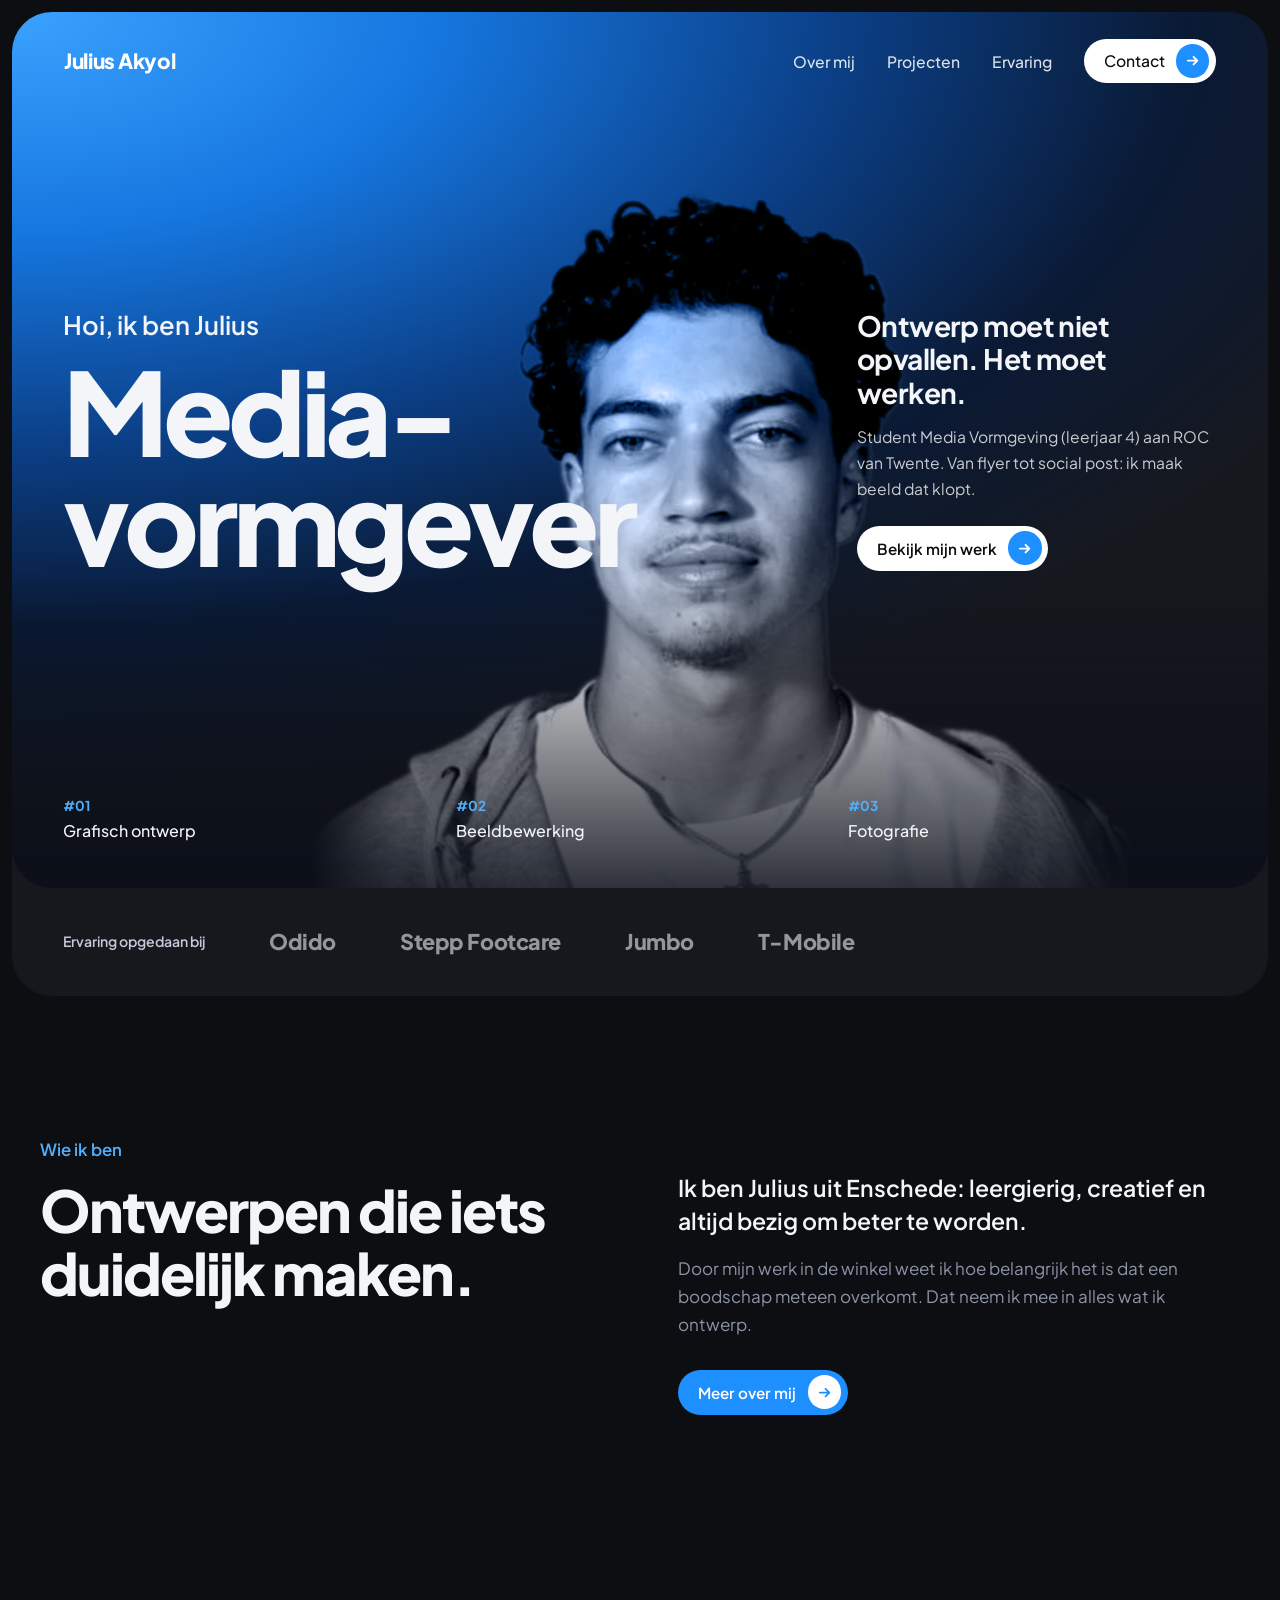
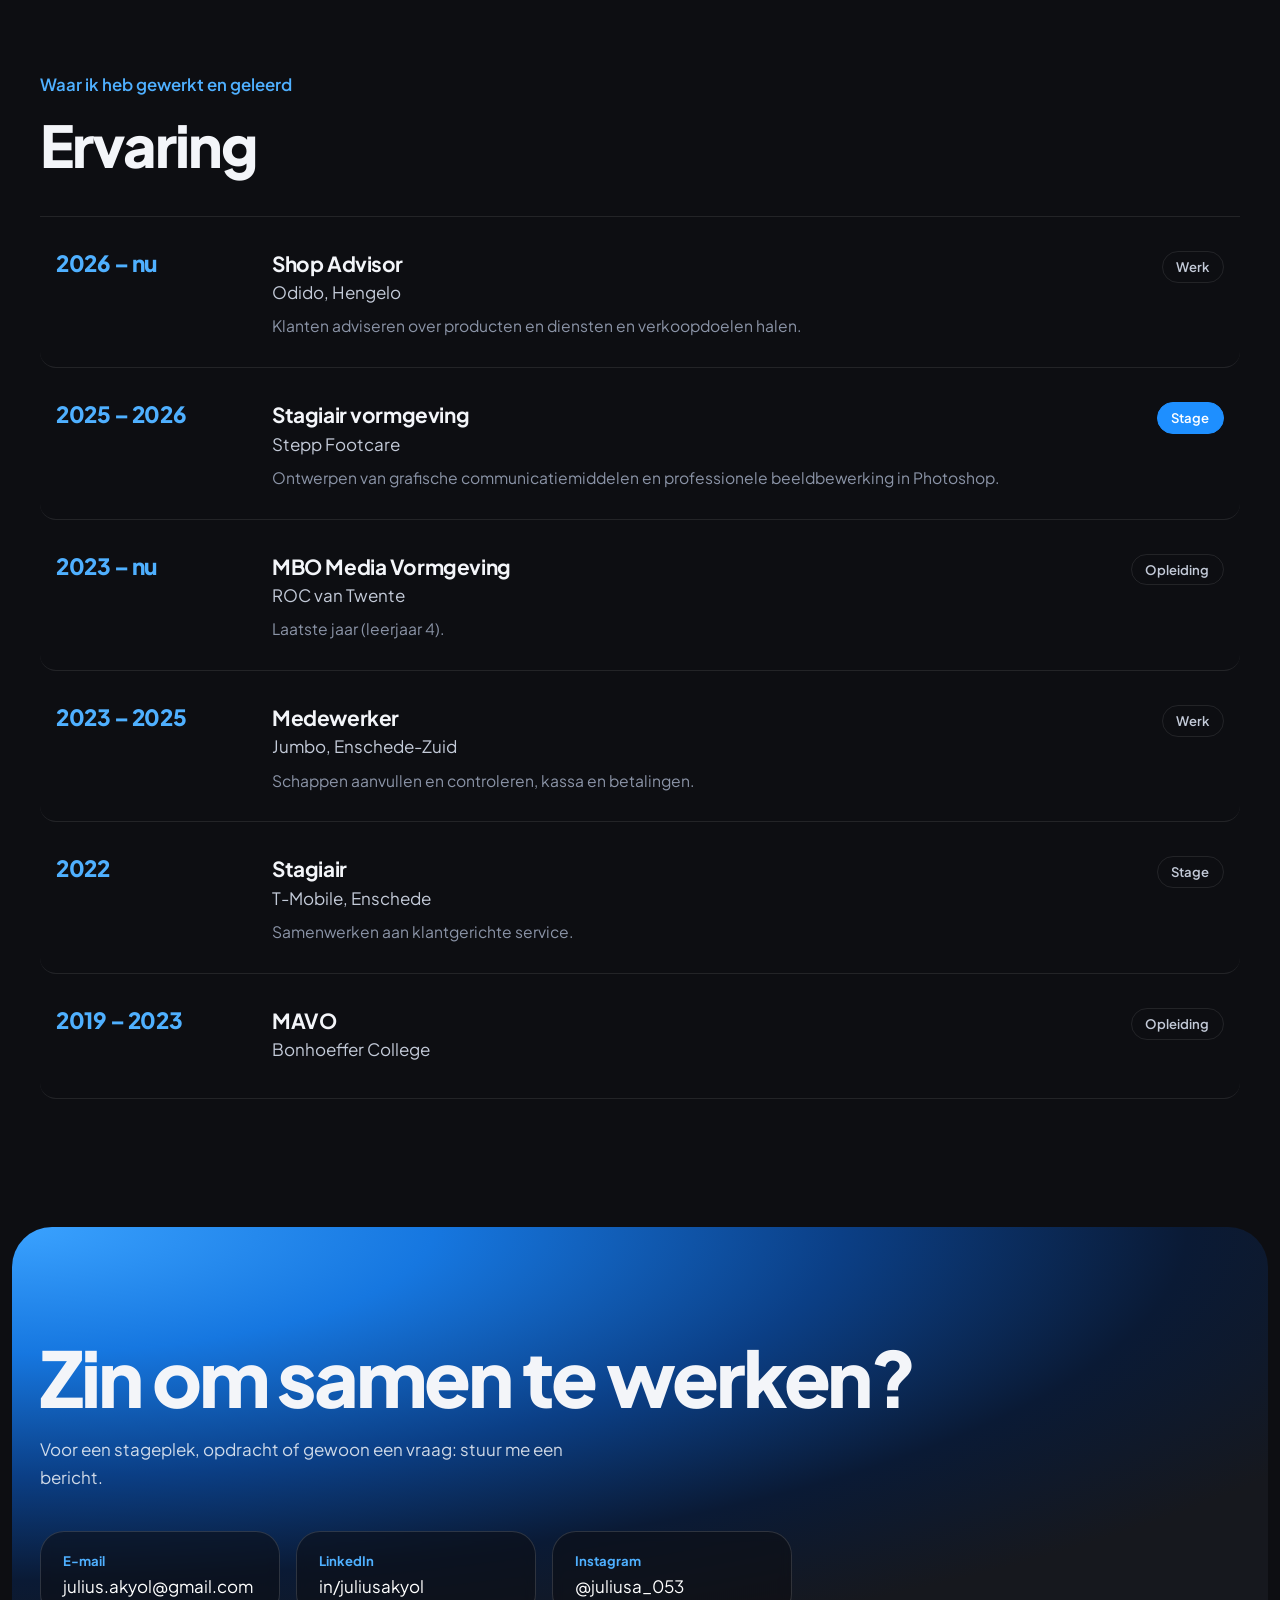
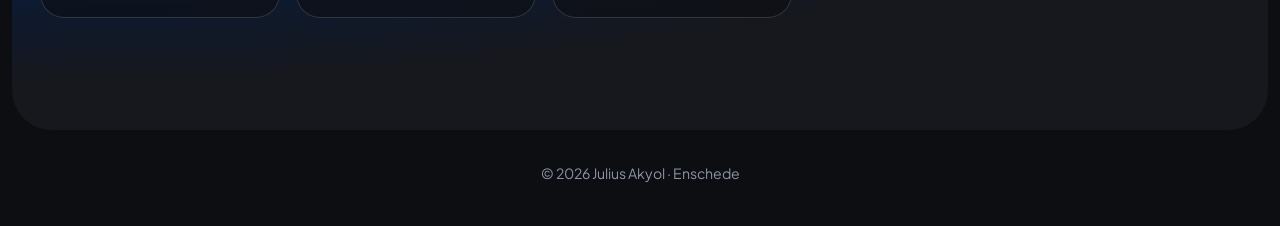
==== commit 0b46d911: "Headerfoto terug naar de blauwe versie (revert van silhouet) Co-Authored-By: Claude Opus 5.5 <norepl" ====
--- a/index.html
+++ b/index.html
@@ -35,7 +35,7 @@
     <!-- ============ GROTE HEADER ============ -->
     <div class="top">
       <section class="hero">
-        <img class="hero__photo anim-photo" data-parallax src="img/julius-shadow.webp" alt="" width="904" height="904">
+        <img class="hero__photo anim-photo" data-parallax src="img/julius-cut.webp" alt="" width="904" height="904">
 
         <div class="hero__main">
           <div>
--- a/style.css
+++ b/style.css
@@ -213,7 +213,7 @@
   padding: clamp(7rem, 14vh, 9rem) clamp(1.25rem, 4vw, 3.5rem) clamp(1.75rem, 4vw, 2.75rem);
 }
 
-/* Foto: donker silhouet met blauw randlicht (zoals de schaduw in het voorbeeld) */
+/* Foto: zwart-wit uitsnede die de blauwe kleur van de header overneemt */
 .hero__photo {
   position: absolute;
   z-index: -1;
@@ -223,6 +223,7 @@
   height: 94%;
   width: auto;
   max-width: none;
+  mix-blend-mode: luminosity;
   -webkit-mask-image: linear-gradient(90deg, transparent 0%, #000 12%, #000 88%, transparent 100%);
   mask-image: linear-gradient(90deg, transparent 0%, #000 12%, #000 88%, transparent 100%);
 }
@@ -512,6 +513,7 @@
   height: 92%;
   width: auto;
   max-width: none;
+  mix-blend-mode: luminosity;
   -webkit-mask-image: linear-gradient(90deg, transparent 0%, #000 14%, #000 86%, transparent 100%);
   mask-image: linear-gradient(90deg, transparent 0%, #000 14%, #000 86%, transparent 100%);
 }
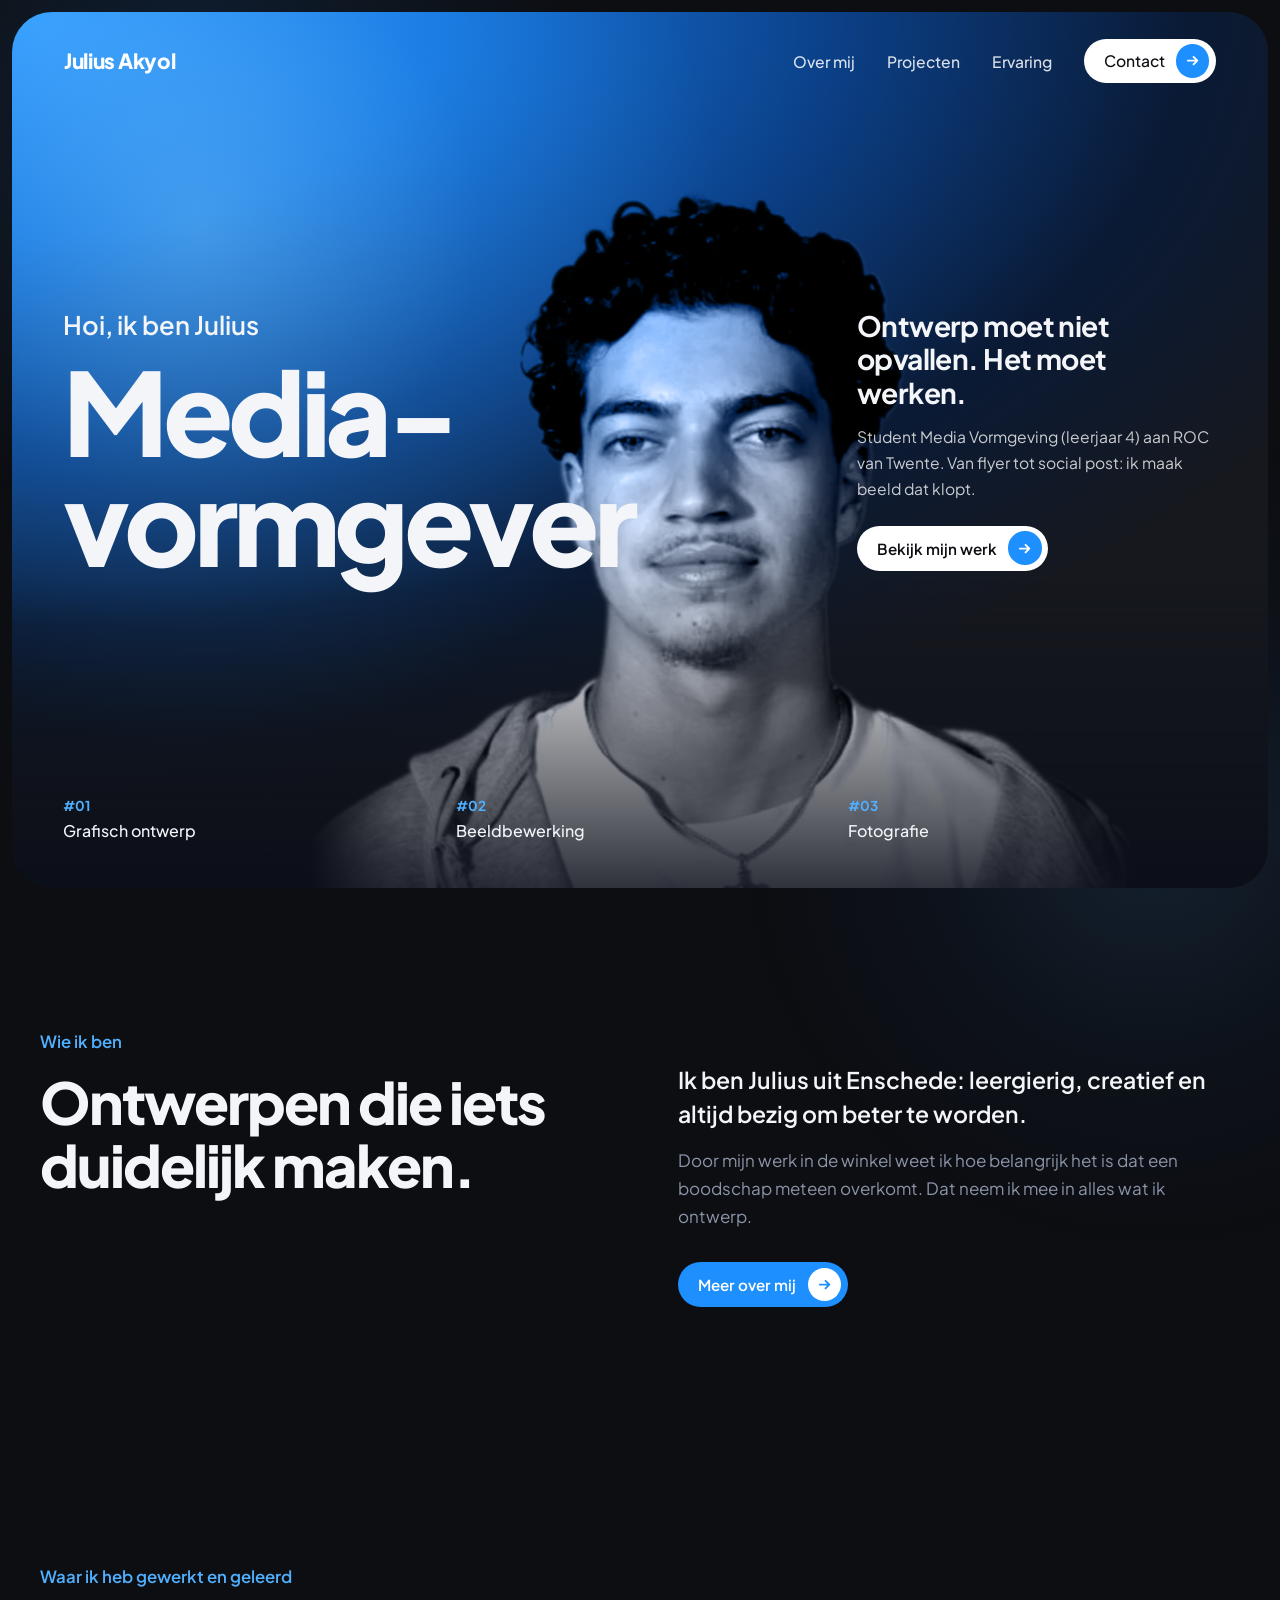
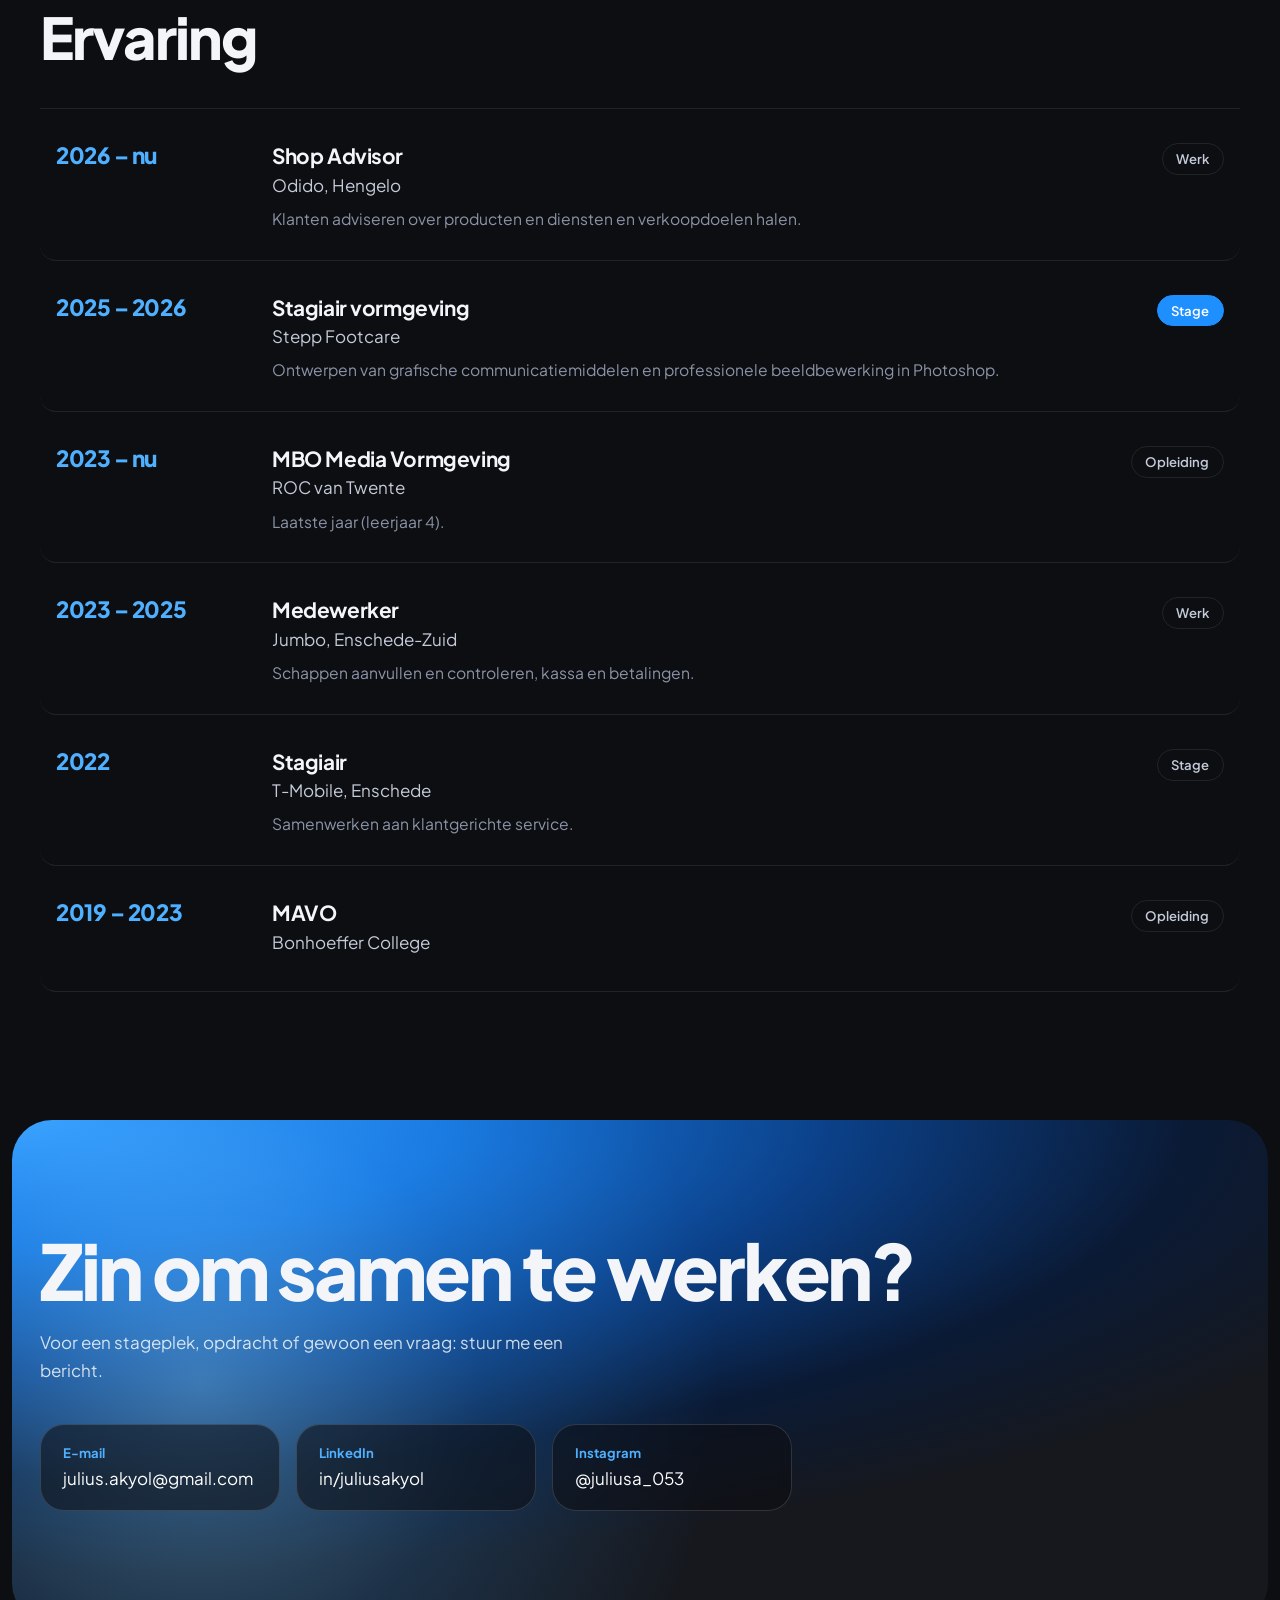
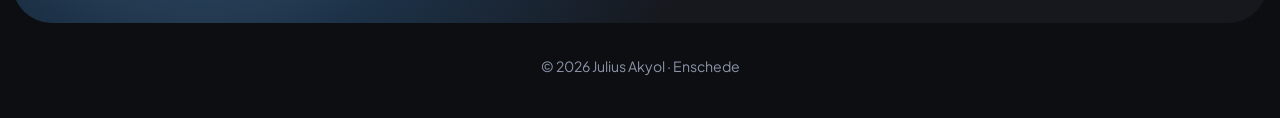
==== commit 1841930e: "Homepage: strook 'Ervaring opgedaan bij' verwijderd Co-Authored-By: Claude Opus 5.5 <noreply@anthrop" ====
--- a/index.html
+++ b/index.html
@@ -59,17 +59,6 @@
           <li class="anim-up" style="--d:860"><span>#03</span>Fotografie</li>
         </ul>
       </section>
-
-      <!-- Strook: waar ik ervaring heb opgedaan -->
-      <div class="brands">
-        <p class="brands__label">Ervaring opgedaan bij</p>
-        <ul>
-          <li>Odido</li>
-          <li>Stepp Footcare</li>
-          <li>Jumbo</li>
-          <li>T-Mobile</li>
-        </ul>
-      </div>
     </div>
 
     <!-- ============ WIE IK BEN ============ -->
--- a/style.css
+++ b/style.css
@@ -292,43 +292,6 @@
   color: var(--blue-bright);
 }
 
-/* Strook onder de header */
-.brands {
-  display: flex;
-  flex-wrap: wrap;
-  align-items: center;
-  gap: 1.25rem clamp(2rem, 5vw, 4.5rem);
-  padding: 2.25rem clamp(1.25rem, 4vw, 3.5rem);
-}
-
-.brands__label {
-  margin: 0;
-  max-width: 11rem;
-  font-size: 0.88rem;
-  font-weight: 600;
-  line-height: 1.35;
-  color: var(--soft);
-}
-
-.brands ul {
-  list-style: none;
-  margin: 0;
-  padding: 0;
-  display: flex;
-  flex-wrap: wrap;
-  gap: 1rem clamp(2rem, 5vw, 4.5rem);
-}
-
-.brands li {
-  font-weight: 800;
-  font-size: 1.35rem;
-  letter-spacing: -0.02em;
-  color: rgba(255, 255, 255, 0.55);
-  transition: color 0.3s;
-}
-
-.brands li:hover { color: #fff; }
-
 /* =========================================================
    SECTIES
    ========================================================= */
@@ -412,6 +375,7 @@
 .contact {
   position: relative;
   overflow: hidden;
+  isolation: isolate;
   margin: 0 12px;
   border-radius: var(--radius-xl);
   background: var(--hero-grad);
@@ -566,44 +530,254 @@
 
 .fact li:last-child { border-bottom: 0; }
 
-/* Projecten */
-.projects {
-  display: grid;
-  grid-template-columns: repeat(auto-fill, minmax(320px, 1fr));
-  gap: 1.25rem;
-}
-
-.projects__empty {
-  grid-column: 1 / -1;
-  max-width: 640px;
-  padding: clamp(2rem, 4vw, 3rem);
-  background: var(--surface);
+/* =========================================================
+   PROJECTEN: 3D-stapel waar je doorheen scrollt
+   ========================================================= */
+.showcase {
+  position: relative;
+  /* hoogte = scrollruimte; per vak ongeveer 45% schermhoogte */
+  height: calc(var(--n, 10) * 45vh + 100vh);
+}
+
+.showcase__sticky {
+  position: sticky;
+  top: 0;
+  height: 100vh;
+  height: 100svh;
+  overflow: hidden;
+  display: grid;
+  grid-template-columns: 1fr minmax(0, 620px) 1fr;
+  align-items: center;
+  padding: 5rem clamp(1.25rem, 4vw, 3.5rem) 2rem;
+}
+
+.showcase__info { align-self: center; position: relative; z-index: 200; }
+
+.showcase__num {
+  margin: 0;
+  font-weight: 800;
+  font-size: clamp(4rem, 9vw, 8rem);
+  line-height: 0.9;
+  letter-spacing: -0.05em;
+  color: transparent;
+  -webkit-text-stroke: 1.5px rgba(255, 255, 255, 0.55);
+}
+
+.showcase__title {
+  margin-top: 1.5rem;
+  padding-top: 1.25rem;
+  border-top: 2px solid var(--blue);
+  max-width: 12ch;
+  font-weight: 800;
+  font-size: clamp(1.8rem, 3.4vw, 3rem);
+  line-height: 1;
+  letter-spacing: -0.035em;
+}
+
+.showcase__meta { margin: 0.9rem 0 0; color: var(--muted); font-size: 0.95rem; }
+
+.showcase__info .swap { animation: swap 0.5s var(--ease); }
+
+@keyframes swap {
+  from { opacity: 0; transform: translateY(12px); }
+  to   { opacity: 1; transform: none; }
+}
+
+.showcase__side {
+  justify-self: end;
+  position: relative;
+  z-index: 200;
+  display: flex;
+  flex-direction: column;
+  align-items: flex-end;
+  gap: 1rem;
+  font-size: 0.85rem;
+  font-weight: 600;
+  color: var(--muted);
+}
+
+.showcase__side span:first-child { color: var(--text); font-size: 1rem; }
+
+.showcase__bar {
+  width: 2px;
+  height: 160px;
+  background: var(--line);
+  border-radius: 2px;
+  overflow: hidden;
+}
+
+.showcase__bar i {
+  display: block;
+  width: 100%;
+  height: 100%;
+  background: var(--blue-bright);
+  transform-origin: top;
+  transform: scaleY(0.1);
+}
+
+/* De stapel zelf */
+.stack {
+  list-style: none;
+  margin: 0;
+  padding: 0;
+  position: relative;
+  height: 100%;
+  width: min(100%, 34vh * 1.6);
+  justify-self: center;
+}
+
+.stack__item {
+  position: absolute;
+  left: 0;
+  right: 0;
+  top: 50%;
+  will-change: transform, opacity;
+}
+
+.card {
+  display: block;
+  width: 100%;
+  aspect-ratio: 16 / 10;
+  padding: 0;
+  border: 0;
+  border-radius: 22px;
+  overflow: hidden;
+  cursor: pointer;
+  background: #f4f6fa;
+  color: #0d0e12;
+  font: inherit;
+  box-shadow: 0 30px 60px rgba(0, 0, 0, 0.55);
+  transition: box-shadow 0.3s, outline-color 0.3s;
+}
+
+.card img { width: 100%; height: 100%; object-fit: cover; }
+
+.card__ph {
+  display: grid;
+  place-items: center;
+  height: 100%;
+  font-weight: 700;
+  font-size: 1.1rem;
+  color: #a3abbb;
+  background:
+    linear-gradient(135deg, #ffffff 0%, #eef1f6 100%);
+}
+
+.stack__item.is-active .card { box-shadow: 0 40px 80px rgba(0, 0, 0, 0.6), 0 0 0 2px var(--blue-bright); }
+.stack__item.is-active .card:hover .card__ph { color: var(--blue); }
+
+/* Detailvenster */
+.detail {
+  width: min(900px, 100% - 2rem);
+  max-height: calc(100svh - 2rem);
+  padding: 0;
   border: 1px solid var(--line);
   border-radius: var(--radius-l);
-}
-
-.projects__empty h2 { font-size: 1.7rem; font-weight: 700; margin-bottom: 0.75rem; }
-.projects__empty p { color: var(--muted); margin: 0 0 1.75rem; }
-
-.project {
   background: var(--surface);
-  border-radius: var(--radius-l);
-  overflow: hidden;
-}
-
-.project__img {
-  width: 100%;
-  aspect-ratio: 4 / 5;
-  object-fit: cover;
-  border-radius: var(--radius-l);
-  transition: transform 0.6s var(--ease);
-}
-
-.project:hover .project__img { transform: scale(1.03); }
-.project__body { padding: 1.3rem 1.4rem 1.6rem; }
-.project__body h2 { font-size: 1.25rem; font-weight: 700; }
-.project__meta { margin: 0.25rem 0 0.75rem; font-size: 0.92rem; color: var(--blue-bright); }
-.project__body p:last-child { margin-bottom: 0; color: var(--muted); font-size: 0.98rem; }
+  color: var(--text);
+  overflow: auto;
+}
+
+.detail::backdrop { background: rgba(5, 6, 10, 0.75); backdrop-filter: blur(6px); }
+
+.detail[open] { animation: detail-in 0.45s var(--ease); }
+
+@keyframes detail-in {
+  from { opacity: 0; transform: translateY(30px) scale(0.97); }
+  to   { opacity: 1; transform: none; }
+}
+
+.detail__media { aspect-ratio: 16 / 9; background: #f4f6fa; }
+.detail__media img { width: 100%; height: 100%; object-fit: cover; }
+.detail__media .card__ph { font-size: 1.4rem; }
+.detail__body { padding: clamp(1.5rem, 4vw, 2.5rem); }
+.detail__body h2 { font-weight: 800; font-size: clamp(1.8rem, 4vw, 2.6rem); letter-spacing: -0.03em; }
+.detail__body p:last-child { color: var(--soft); margin-bottom: 0; }
+
+.detail__close {
+  position: absolute;
+  top: 1rem;
+  right: 1rem;
+  z-index: 2;
+  display: grid;
+  place-items: center;
+  width: 2.6rem;
+  height: 2.6rem;
+  border: 0;
+  border-radius: 50%;
+  background: rgba(13, 14, 18, 0.8);
+  color: #fff;
+  cursor: pointer;
+  transition: background-color 0.25s;
+}
+
+.detail__close:hover { background: var(--blue); }
+.detail__close svg { width: 1rem; height: 1rem; }
+
+/* =========================================================
+   BEWEGENDE ACHTERGROND (rustig)
+   1. Zachte blauwe gloed die langzaam over de donkere pagina drijft
+   2. Lichtvlek in de blauwe headers die langzaam verschuift
+   ========================================================= */
+body::before,
+body::after {
+  content: "";
+  position: fixed;
+  z-index: -1;
+  width: 70vmax;
+  height: 70vmax;
+  border-radius: 50%;
+  pointer-events: none;
+  background: radial-gradient(circle, rgba(30, 143, 255, 0.16) 0%, rgba(30, 143, 255, 0.06) 35%, transparent 65%);
+}
+
+body::before { top: -25vmax; left: -20vmax; }
+body::after  { bottom: -30vmax; right: -25vmax; background: radial-gradient(circle, rgba(79, 176, 255, 0.12) 0%, rgba(10, 58, 115, 0.07) 40%, transparent 65%); }
+
+.hero::before,
+.page-head::before,
+.contact::before {
+  content: "";
+  position: absolute;
+  z-index: -2;
+  top: -40%;
+  left: -30%;
+  width: 90%;
+  aspect-ratio: 1;
+  border-radius: 50%;
+  pointer-events: none;
+  background: radial-gradient(circle, rgba(120, 200, 255, 0.45) 0%, rgba(58, 162, 255, 0.18) 35%, transparent 65%);
+}
+
+.contact::before { top: -60%; }
+
+@media (prefers-reduced-motion: no-preference) {
+  body::before { animation: drift-a 38s ease-in-out infinite alternate; }
+  body::after  { animation: drift-b 46s ease-in-out infinite alternate; }
+
+  .hero::before,
+  .page-head::before,
+  .contact::before { animation: glow 24s ease-in-out infinite alternate; }
+}
+
+@keyframes drift-a {
+  0%   { transform: translate(0, 0) scale(1); }
+  50%  { transform: translate(18vw, 22vh) scale(1.12); }
+  100% { transform: translate(35vw, 6vh) scale(0.95); }
+}
+
+@keyframes drift-b {
+  0%   { transform: translate(0, 0) scale(1); }
+  50%  { transform: translate(-22vw, -18vh) scale(1.1); }
+  100% { transform: translate(-8vw, -32vh) scale(1); }
+}
+
+@keyframes glow {
+  0%   { transform: translate(0, 0) scale(1); }
+  33%  { transform: translate(28%, 18%) scale(1.15); }
+  66%  { transform: translate(55%, 4%) scale(0.95); }
+  100% { transform: translate(20%, 30%) scale(1.08); }
+}
 
 /* =========================================================
    ANIMATIES
@@ -659,6 +833,30 @@
   .intro,
   .about { grid-template-columns: 1fr; }
   .page-head__photo { right: -10%; height: 70%; opacity: 0.6; }
+}
+
+@media (max-width: 900px) {
+  .showcase__sticky {
+    grid-template-columns: 1fr;
+    padding: 4.5rem 1.25rem 7rem;
+  }
+  .showcase__info {
+    position: absolute;
+    left: 0;
+    right: 0;
+    bottom: 0;
+    display: flex;
+    align-items: baseline;
+    gap: 0.25rem 1rem;
+    flex-wrap: wrap;
+    padding: 3.5rem 1.5rem 1.5rem;
+    background: linear-gradient(to top, var(--bg) 55%, transparent);
+  }
+  .showcase__num { font-size: 3rem; }
+  .showcase__title { margin: 0; padding: 0; border: 0; font-size: 1.6rem; max-width: none; }
+  .showcase__meta { margin: 0; width: 100%; }
+  .showcase__side { display: none; }
+  .stack { width: min(100%, 26vh * 1.6); }
 }
 
 @media (max-width: 720px) {
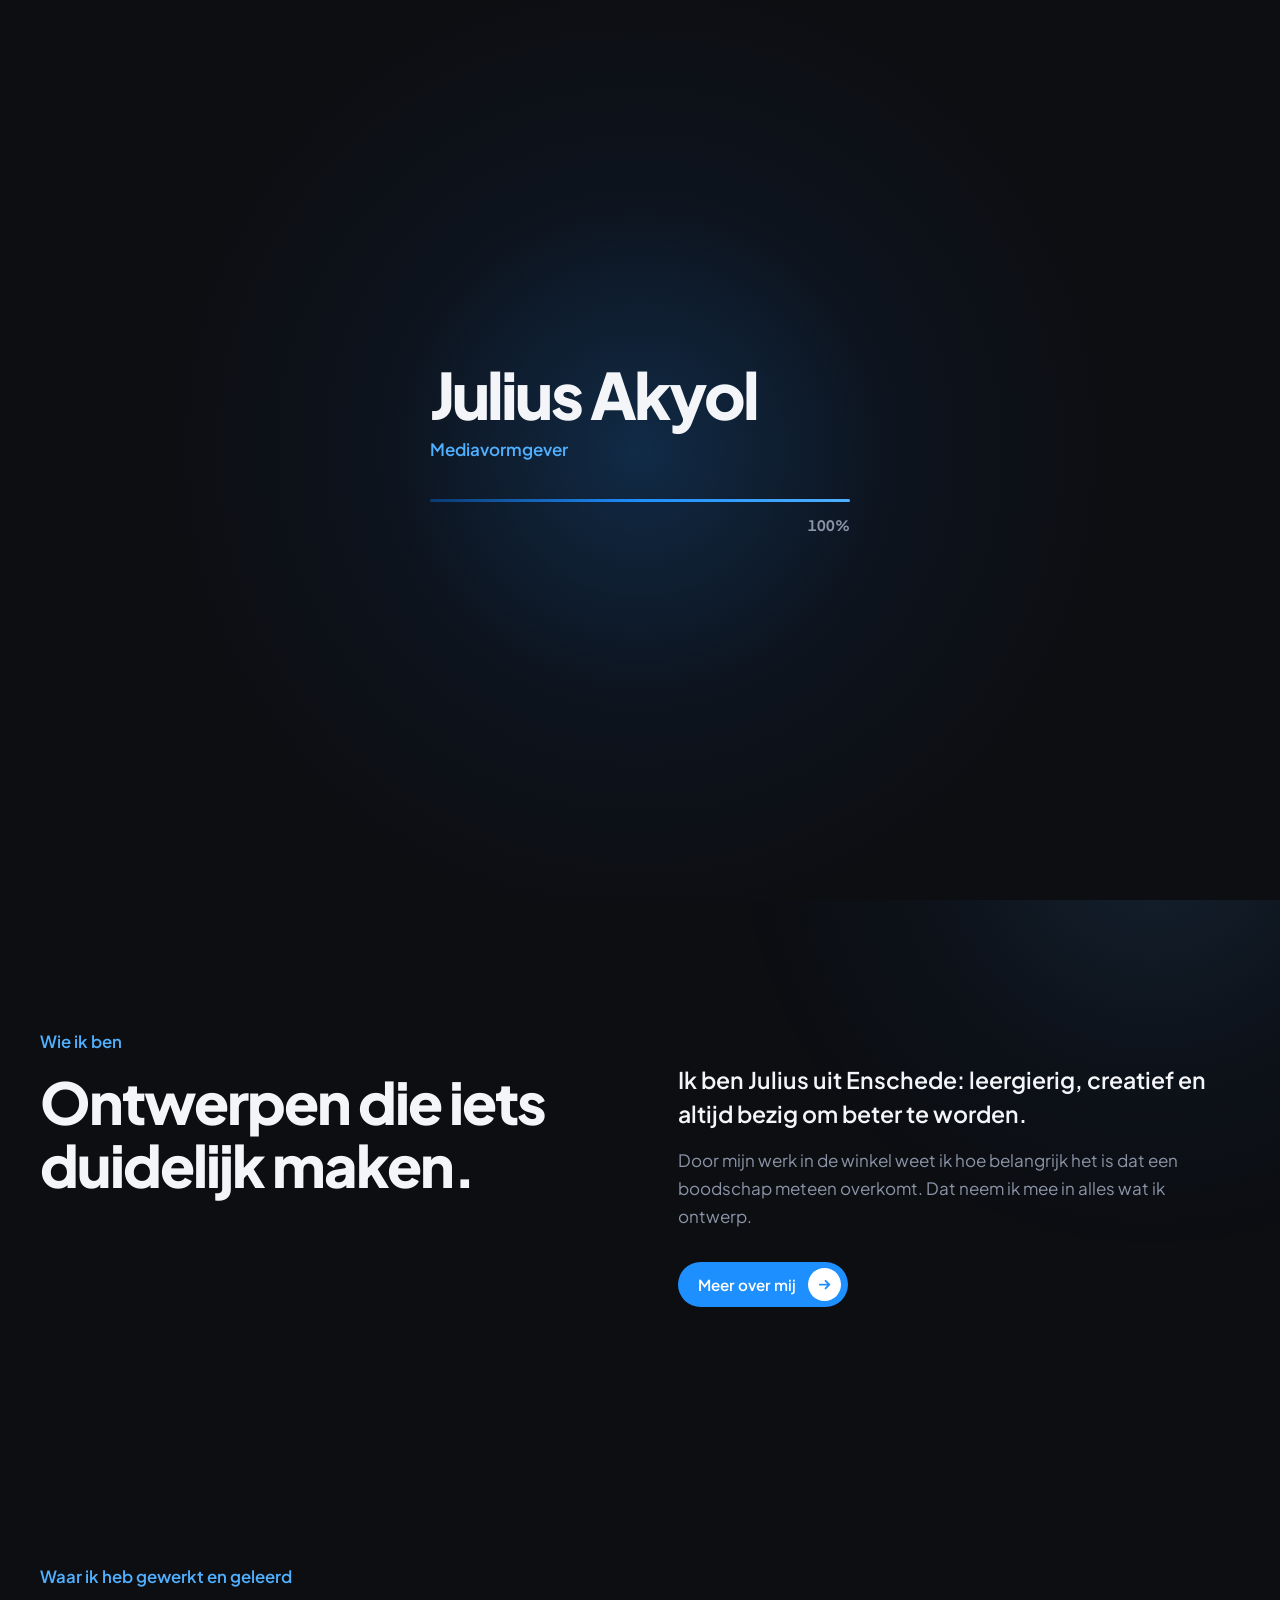
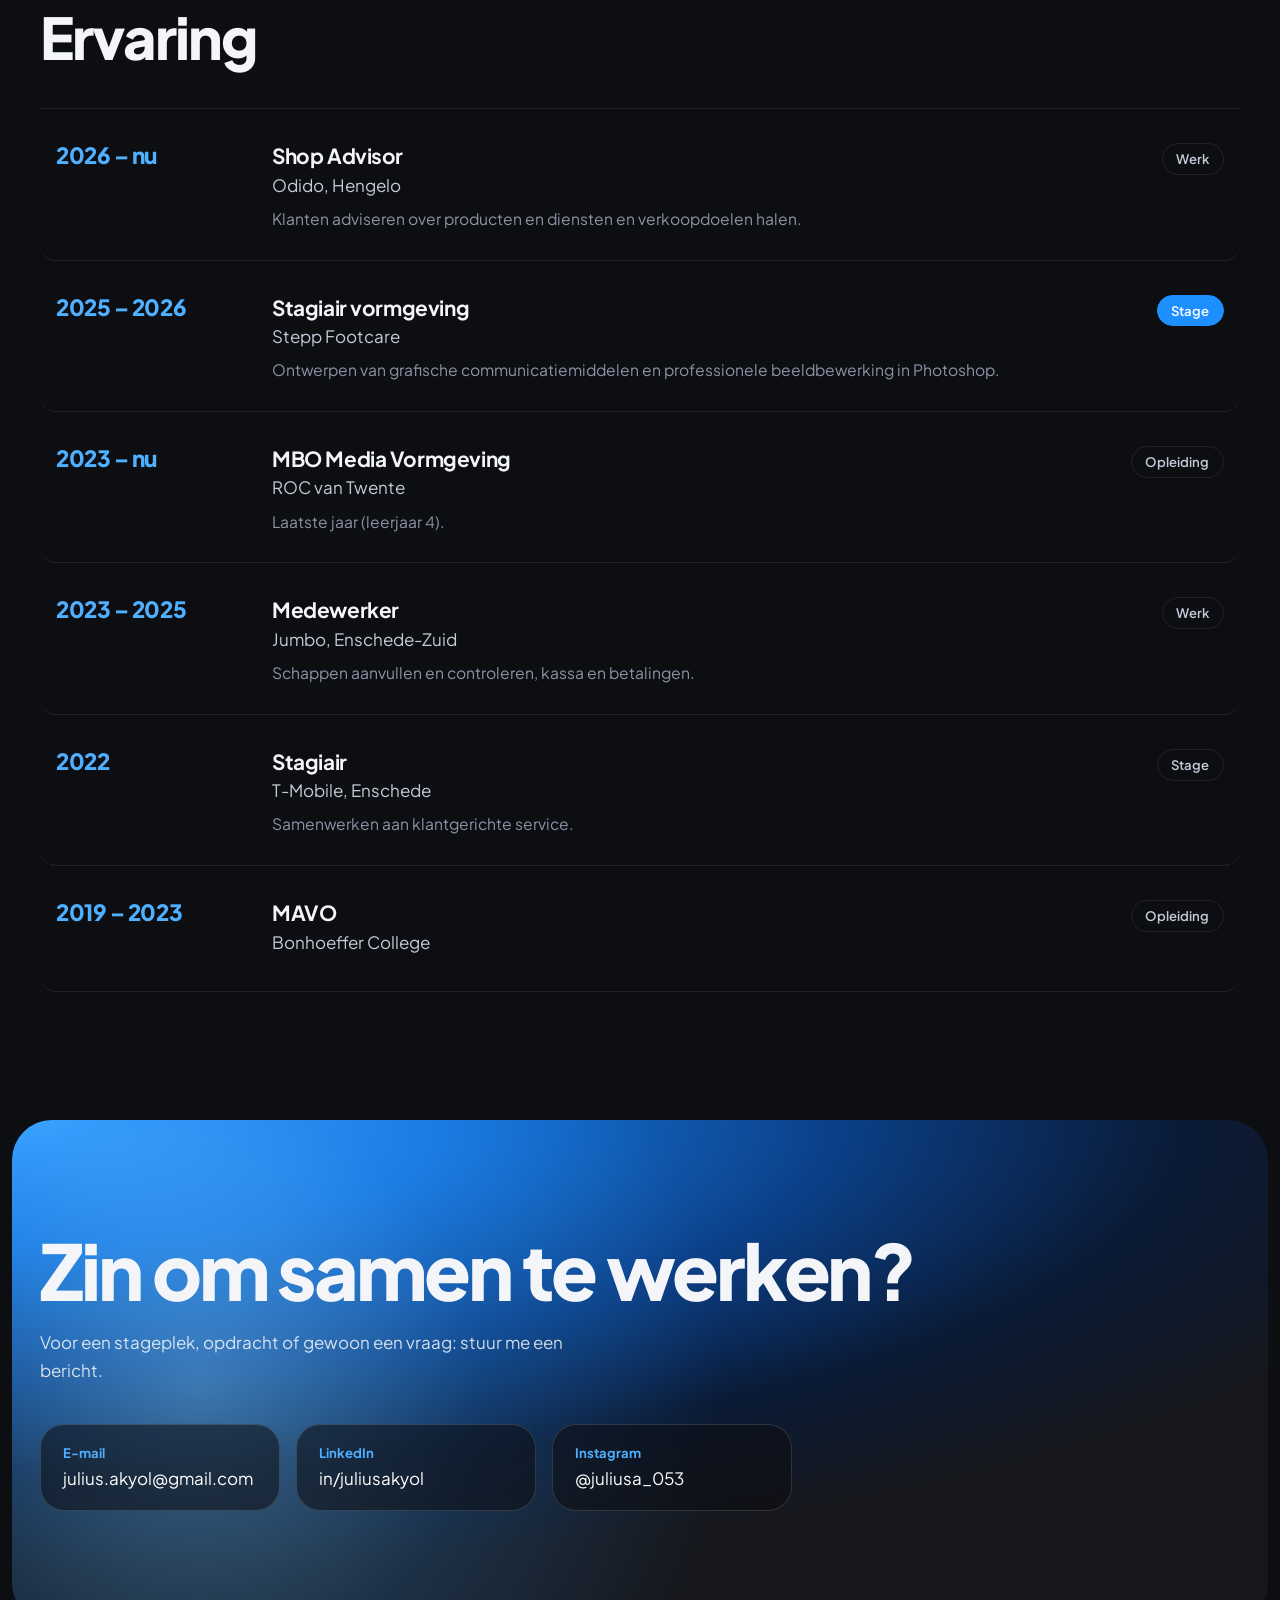
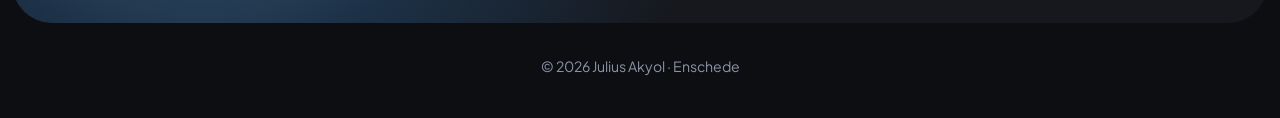
==== commit 4eccca25: "Laadscherm bij eerste bezoek: naam, laadbalk en omhoog wegschuiven Co-Authored-By: Claude Opus 5.5 <" ====
--- a/index.html
+++ b/index.html
@@ -13,9 +13,27 @@
   <link rel="preconnect" href="https://fonts.gstatic.com" crossorigin>
   <link href="https://fonts.googleapis.com/css2?family=Plus+Jakarta+Sans:wght@400;500;600;700;800&display=swap" rel="stylesheet">
   <link rel="stylesheet" href="style.css">
-  <script>document.documentElement.classList.add('js');</script>
+  <script>
+    document.documentElement.classList.add('js');
+    // Laadscherm: alleen bij de eerste keer openen (per bezoek), niet bij elke pagina
+    try {
+      if (!sessionStorage.getItem('ja-loaded') && !matchMedia('(prefers-reduced-motion: reduce)').matches) {
+        document.documentElement.classList.add('is-loading');
+      }
+    } catch (e) {}
+  </script>
 </head>
 <body>
+
+  <!-- ============ LAADSCHERM (eerste bezoek) ============ -->
+  <div class="loader" id="loader" aria-hidden="true">
+    <div class="loader__inner">
+      <p class="loader__name"><span>Julius</span> <span>Akyol</span></p>
+      <p class="loader__role">Mediavormgever</p>
+      <div class="loader__bar"><i id="loader-bar"></i></div>
+      <p class="loader__count"><span id="loader-count">0</span>%</p>
+    </div>
+  </div>
 
   <!-- ============ NAVIGATIE (zelfde op elke pagina) ============ -->
   <header class="nav" id="nav">
--- a/style.css
+++ b/style.css
@@ -778,6 +778,105 @@
   66%  { transform: translate(55%, 4%) scale(0.95); }
   100% { transform: translate(20%, 30%) scale(1.08); }
 }
+
+/* =========================================================
+   LAADSCHERM
+   Zichtbaar zolang <html> de class 'is-loading' heeft (alleen
+   eerste bezoek). Schuift daarna omhoog weg.
+   ========================================================= */
+.loader { display: none; }
+
+.is-loading .loader,
+.loader.is-leaving {
+  position: fixed;
+  inset: 0;
+  z-index: 1000;
+  display: grid;
+  place-items: center;
+  background: var(--bg);
+  overflow: hidden;
+}
+
+.is-loading,
+.is-loading body { overflow: hidden; }
+
+/* zachte blauwe gloed, net als in de headers */
+.loader::before {
+  content: "";
+  position: absolute;
+  width: 80vmax;
+  aspect-ratio: 1;
+  border-radius: 50%;
+  background: radial-gradient(circle, rgba(30, 143, 255, 0.22) 0%, rgba(10, 58, 115, 0.12) 35%, transparent 65%);
+  animation: glow 6s ease-in-out infinite alternate;
+}
+
+.loader.is-leaving {
+  transform: translateY(-100%);
+  border-radius: 0 0 var(--radius-xl) var(--radius-xl);
+  transition: transform 0.9s var(--ease), border-radius 0.9s var(--ease);
+}
+
+.loader__inner {
+  position: relative;
+  width: min(420px, 100% - 3rem);
+  transition: opacity 0.35s, transform 0.5s var(--ease);
+}
+
+.loader.is-leaving .loader__inner { opacity: 0; transform: translateY(-30px); }
+
+.loader__name {
+  margin: 0;
+  font-weight: 800;
+  font-size: clamp(2.6rem, 8vw, 4rem);
+  line-height: 1;
+  letter-spacing: -0.045em;
+}
+
+.loader__name span {
+  display: inline-block;
+  opacity: 0;
+  transform: translateY(24px);
+  animation: up 0.8s var(--ease) forwards;
+}
+
+.loader__name span + span { animation-delay: 0.12s; }
+
+.loader__role {
+  margin: 0.6rem 0 2.25rem;
+  font-weight: 600;
+  color: var(--blue-bright);
+  opacity: 0;
+  animation: up 0.8s var(--ease) 0.25s forwards;
+}
+
+.loader__bar {
+  height: 3px;
+  border-radius: 3px;
+  background: var(--line);
+  overflow: hidden;
+}
+
+.loader__bar i {
+  display: block;
+  height: 100%;
+  background: linear-gradient(90deg, var(--blue-deep), var(--blue), var(--blue-bright));
+  transform-origin: left;
+  transform: scaleX(0);
+}
+
+.loader__count {
+  margin: 0.75rem 0 0;
+  text-align: right;
+  font-weight: 700;
+  font-size: 0.9rem;
+  color: var(--muted);
+  font-variant-numeric: tabular-nums;
+}
+
+/* Header-animaties wachten tot het laadscherm weg is */
+.is-loading .anim-up,
+.is-loading .anim-photo { animation-play-state: paused !important; }
 
 /* =========================================================
    ANIMATIES
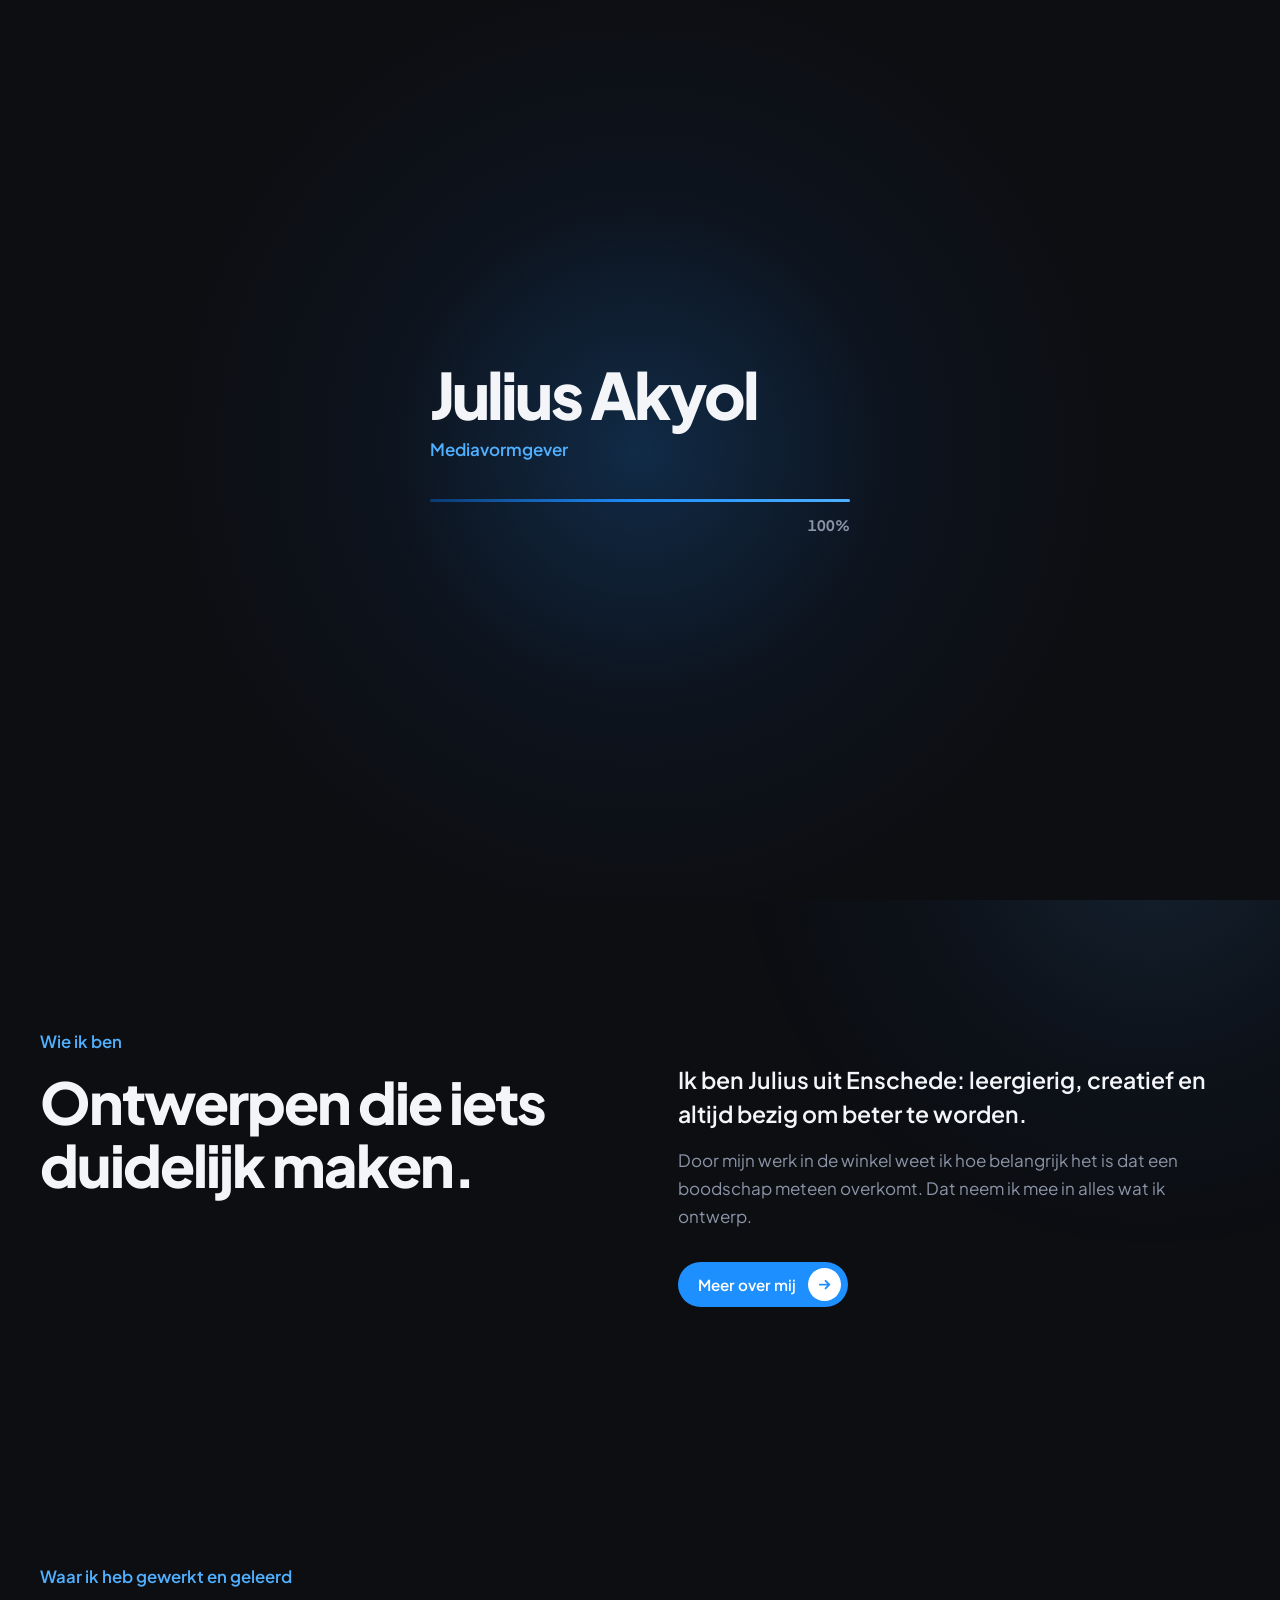
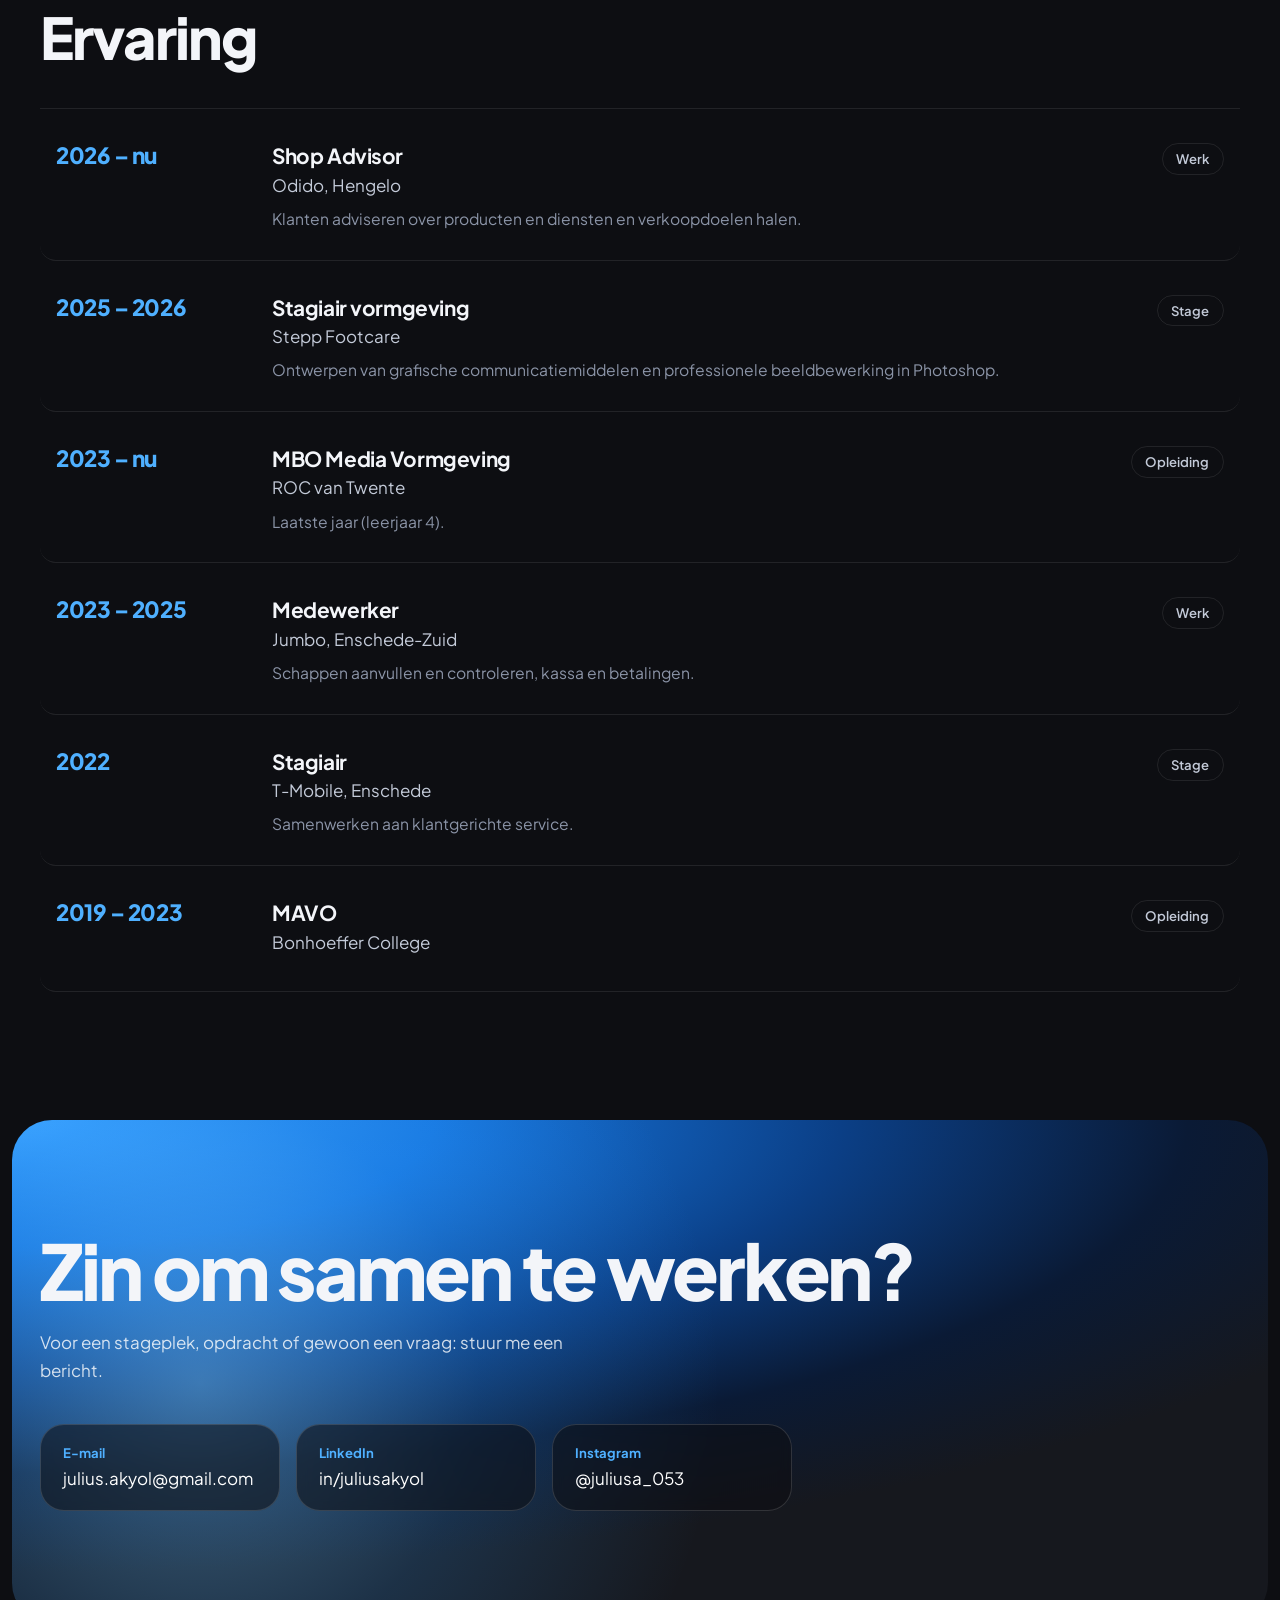
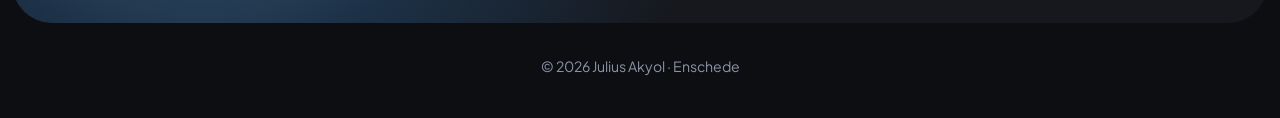
==== commit cb8b39be: "Header zonder streepje in Media-vormgever; alle ervaringslabels dezelfde kleur Co-Authored-By: Claud" ====
--- a/index.html
+++ b/index.html
@@ -59,7 +59,7 @@
           <div>
             <p class="hero__hello anim-up" style="--d:100">Hoi, ik ben Julius</p>
             <h1 class="hero__title">
-              <span class="line anim-up" style="--d:200">Media-</span>
+              <span class="line anim-up" style="--d:200">Media</span>
               <span class="line anim-up" style="--d:320">vormgever</span>
             </h1>
           </div>
@@ -119,7 +119,7 @@
               <p class="xp__place">Stepp Footcare</p>
               <p>Ontwerpen van grafische communicatiemiddelen en professionele beeldbewerking in Photoshop.</p>
             </div>
-            <span class="xp__type xp__type--hl">Stage</span>
+            <span class="xp__type">Stage</span>
           </li>
           <li class="xp__item" data-reveal style="--d:140">
             <p class="xp__years">2023 – nu</p>
--- a/style.css
+++ b/style.css
@@ -367,7 +367,6 @@
   padding: 0.25rem 0.85rem;
 }
 
-.xp__type--hl { background: var(--blue); border-color: var(--blue); color: #fff; }
 
 /* =========================================================
    CONTACT
